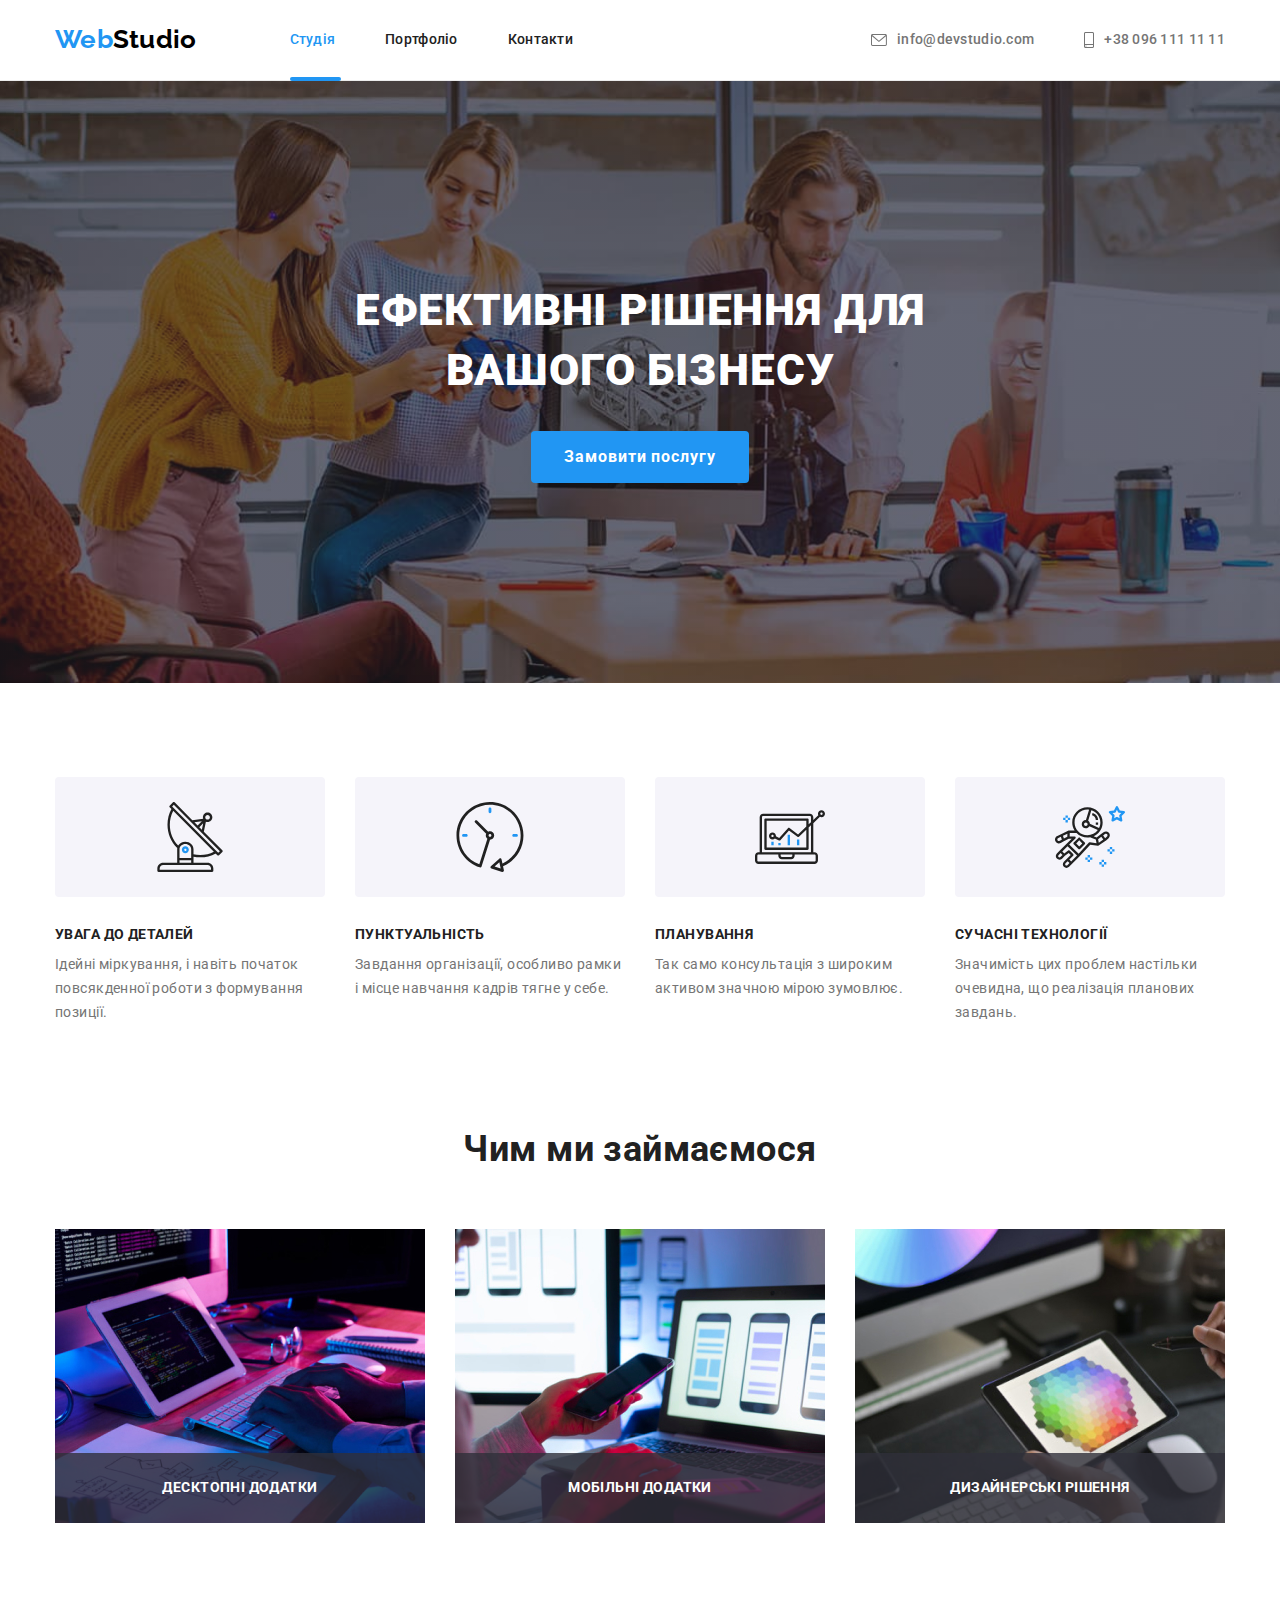
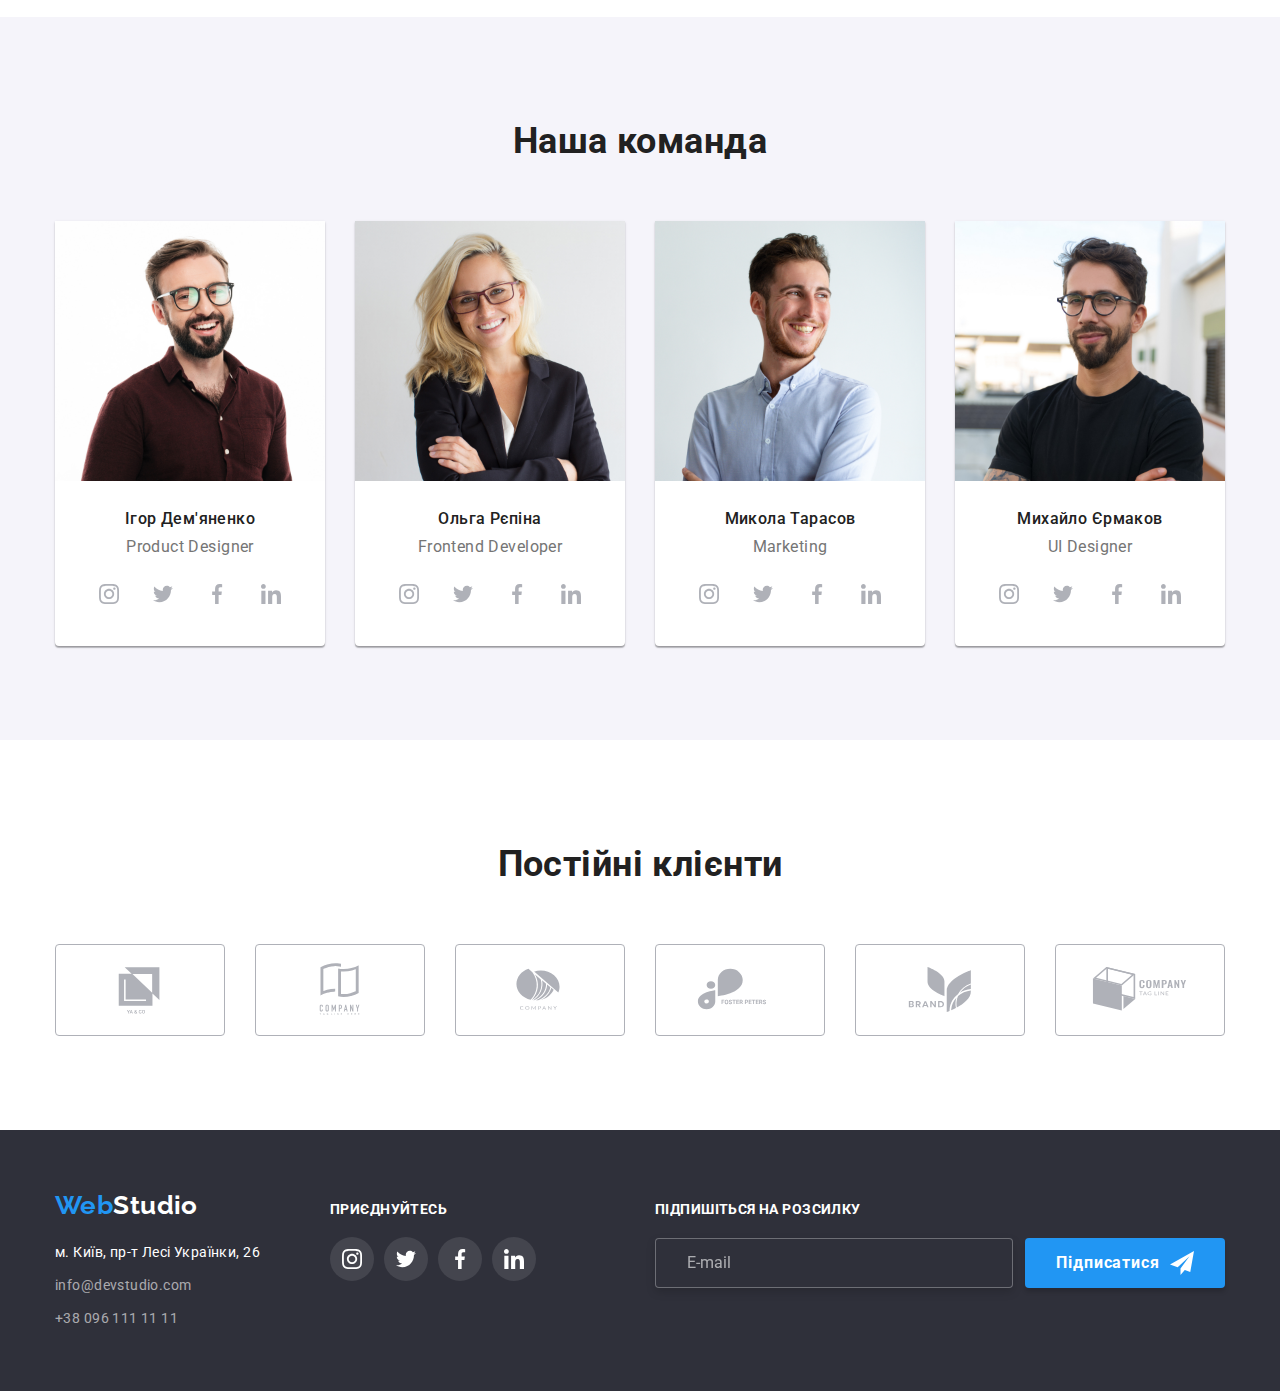
==== index.html @ 0961a81e "Initial commit" ====
<!DOCTYPE html>
<html lang="en">
  <head>
    <meta charset="UTF-8" />
    <meta http-equiv="X-UA-Compatible" content="IE=edge" />
    <meta name="viewport" content="width=device-width, initial-scale=1.0" />
    <title>Web Studio Homework Project</title>
    <link
      href="https://fonts.googleapis.com/css2?family=Raleway:wght@700&family=Roboto:wght@400;500;700;900&display=swap"
      rel="stylesheet"
    />
    <link rel="stylesheet" href="./css/main.min.css" />
  </head>
  <body>
    <!--Шапка сайта-->
    <header class="header">
      <div class="container header-nav">
        <nav class="nav">
          <a href="./index.html" class="logo">
            <span class="logo--accent">Web</span>Studio</a
          >
          <ul class="nav-links list">
            <li class="nav-links__item">
              <a href="#Студія" class="nav-links__link nav-links__link--current"
                >Студія</a
              >
            </li>
            <li class="nav-links__item">
              <a href="./portfolio.html" class="nav-links__link">Портфоліо</a>
            </li>
            <li class="nav-links__item">
              <a href="#Контакти" class="nav-links__link">Контакти</a>
            </li>
          </ul>
        </nav>
        <ul class="contact list">
          <li class="contact__item">
            <a href="mailto:info@devstudio.com" class="contact__link">
              <svg class="contact__icon" width="16" height="12">
                <use href="./img/icons.svg#icon-envelope"></use>
              </svg>
              info@devstudio.com</a
            >
          </li>
          <li class="contact__item">
            <a href="tel:+380961111111" class="contact__link">
              <svg class="contact__icon" width="10" height="16">
                <use href="./img/icons.svg#icon-smartphone"></use>
              </svg>
              +38 096 111 11 11</a
            >
          </li>
        </ul>
      </div>
    </header>
    <!--Главное-->
    <main>
      <!--Решение-->
      <section class="hero">
        <div class="container">
          <h1 class="hero__title">ЕФЕКТИВНІ РІШЕННЯ ДЛЯ ВАШОГО БІЗНЕСУ</h1>
          <button type="button" class="hero__button" data-modal-open>
            Замовити послугу
          </button>
        </div>
        <div class="backdrop is-hidden" data-modal>
          <div class="modal">
            <button class="modal__button button" type="button" data-modal-close>
              <svg class="button__icon" width="11" height="11">
                <use href="./img/icons.svg#icon-Vector-1"></use>
              </svg>
            </button>

            <form class="form-field">
              <p class="form-field__title">
                Залиште свої дані, ми вам передзвонимо
              </p>

              <div class="box-input">
                <label class="box-input__label" for="person">Ім'я</label>
                <div class="input-wrap">
                  <input
                    class="input-wrap__input"
                    name="person"
                    type="text"
                    id="person"
                  />
                  <svg class="input-wrap__icon" width="18" height="18">
                    <use href="./img/icons.svg#icon-person-form" />
                  </svg>
                </div>
              </div>

              <div class="box-input">
                <label class="box-input__label" for="phone">Телефон</label>
                <div class="input-wrap">
                  <input
                    class="input-wrap__input"
                    name="phone"
                    type="tel"
                    id="phone"
                  />
                  <svg class="input-wrap__icon" width="18" height="18">
                    <use href="./img/icons.svg#icon-phone-form" />
                  </svg>
                </div>
              </div>

              <div class="box-input">
                <label class="box-input__label" for="e-mail">Пошта</label>
                <div class="input-wrap">
                  <input
                    class="input-wrap__input"
                    name="e-mail"
                    type="email"
                    id="e-mail"
                  />
                  <svg class="input-wrap__icon" width="18" height="18">
                    <use href="./img/icons.svg#icon-email-form" />
                  </svg>
                </div>
              </div>

              <div class="box-input">
                <label class="box-input__label" for="comment">Коментар</label>
                <textarea
                  class="box-input__textarea"
                  name="comment"
                  id="comment"
                  placeholder="Введіть текст"
                ></textarea>
              </div>

              <div class="accept">
                <label class="accept__label">
                  <input
                    class="accept__input"
                    type="checkbox"
                    name="accept"
                    checked
                  />
                  <span class="accept-checkbox">
                    <svg class="accept-heckbox__icon" width="13" height="10">
                      <use href="./img/icons.svg#icon-checkbox" />
                    </svg>
                  </span>
                  Погоджуюся з розсилкою та приймаю
                  <span>
                    <a class="accept__link" href="">Умови договору</a>
                  </span>
                </label>
              </div>

              <button class="form-field__button" type="submit">
                Відправити
              </button>
            </form>
          </div>
        </div>
      </section>
      <!--Преимущества-->

      <section class="section">
        <div class="container">
          <h2 class="section__title section__title--hidden">
            Переваги компанії
          </h2>
          <ul class="feature list">
            <li class="feature__item">
              <div class="feature__block">
                <svg class="feature__icon" width="70" height="70">
                  <use href="./img/icons.svg#icon-antenna"></use>
                </svg>
              </div>
              <h3 class="feature__title">УВАГА ДО ДЕТАЛЕЙ</h3>
              <p>
                Ідейні міркування, і навіть початок повсякденної роботи з
                формування позиції.
              </p>
            </li>
            <li class="feature__item">
              <div class="feature__block">
                <svg class="feature__icon" width="70" height="70">
                  <use href="./img/icons.svg#icon-clock"></use>
                </svg>
              </div>
              <h3 class="feature__title">ПУНКТУАЛЬНІСТЬ</h3>
              <p>
                Завдання організації, особливо рамки і місце навчання кадрів
                тягне у себе.
              </p>
            </li>
            <li class="feature__item">
              <div class="feature__block">
                <svg class="feature__icon" width="70" height="70">
                  <use href="./img/icons.svg#icon-diagram"></use>
                </svg>
              </div>
              <h3 class="feature__title">ПЛАНУВАННЯ</h3>
              <p>
                Так само консультація з широким активом значною мірою зумовлює.
              </p>
            </li>
            <li class="feature__item">
              <div class="feature__block">
                <svg class="feature__icon" width="70" height="70">
                  <use href="./img/icons.svg#icon-astronaut"></use>
                </svg>
              </div>
              <h3 class="feature__title">СУЧАСНІ ТЕХНОЛОГІЇ</h3>
              <p>
                Значимість цих проблем настільки очевидна, що реалізація
                планових завдань.
              </p>
            </li>
          </ul>
        </div>
      </section>
      <!--чим ми займаємось-->
      <section class="section section--nopadding">
        <div class="container">
          <h2 class="section__title">Чим ми займаємося</h2>
          <ul class="work list">
            <li class="work__item">
              <img
                class="work__image"
                src="img/img(7).jpg"
                alt="кодування"
                width="370"
              />
              <p class="work__text">Десктопні додатки</p>
            </li>
            <li class="work__item">
              <img
                class="work__image"
                src="img/img(4).jpg"
                alt="телефон"
                width="370"
              />
              <p class="work__text">Мобільні додатки</p>
            </li>
            <li class="work__item">
              <img
                class="work__image"
                src="img/img(6).jpg"
                alt="планшет"
                width="370"
              />
              <p class="work__text">Дизайнерські рішення</p>
            </li>
          </ul>
        </div>
      </section>

      <!--Команда-->
      <section class="section section--back-gr">
        <div class="container">
          <h2 class="section__title">Наша команда</h2>
          <ul class="team list">
            <li class="team__item">
              <img
                class="team__image"
                src="img/img.jpg"
                alt="Ігор Дем'яненко"
                width="270"
              />
              <h3 class="team__title">Ігор Дем'яненко</h3>
              <p class="team__text">Product Designer</p>
              <ul class="team-soccite list">
                <li class="team-soccite__item">
                  <a href="#instagram" class="team-soccite__link">
                    <svg class="team-soccite__icon" width="20" height="20">
                      <use href="./img/icons.svg#icon-instagram"></use>
                    </svg>
                  </a>
                </li>
                <li class="team-soccite__item">
                  <a href="#twitter" class="team-soccite__link">
                    <svg class="team-soccite__icon" width="20" height="20">
                      <use href="./img/icons.svg#icon-twitter"></use>
                    </svg>
                  </a>
                </li>
                <li class="team-soccite__item">
                  <a href="#facebook" class="team-soccite__link">
                    <svg class="team-soccite__icon" width="20" height="20">
                      <use href="./img/icons.svg#icon-facebook"></use>
                    </svg>
                  </a>
                </li>
                <li class="team-soccite__item">
                  <a href="linkedin" class="team-soccite__link">
                    <svg class="team-soccite__icon" width="20" height="20">
                      <use href="./img/icons.svg#icon-linkedin"></use>
                    </svg>
                  </a>
                </li>
              </ul>
            </li>

            <li class="team__item">
              <img
                class="team__image"
                src="img/img(1).jpg"
                alt="Ольга Рєпіна"
                width="270"
              />
              <h3 class="team__title">Ольга Рєпіна</h3>
              <p class="team__text">Frontend Developer</p>
              <ul class="team-soccite list">
                <li class="team-soccite__item">
                  <a href="#instagram" class="team-soccite__link">
                    <svg class="team-soccite__icon" width="20" height="20">
                      <use href="./img/icons.svg#icon-instagram"></use>
                    </svg>
                  </a>
                </li>
                <li class="team-soccite__item">
                  <a href="#twitter" class="team-soccite__link">
                    <svg class="team-soccite__icon" width="20" height="20">
                      <use href="./img/icons.svg#icon-twitter"></use>
                    </svg>
                  </a>
                </li>
                <li class="team-soccite__item">
                  <a href="#facebook" class="team-soccite__link">
                    <svg class="team-soccite__icon" width="20" height="20">
                      <use href="./img/icons.svg#icon-facebook"></use>
                    </svg>
                  </a>
                </li>
                <li class="team-soccite__item">
                  <a href="#linkedin" class="team-soccite__link">
                    <svg class="team-soccite__icon" width="20" height="20">
                      <use href="./img/icons.svg#icon-linkedin"></use>
                    </svg>
                  </a>
                </li>
              </ul>
            </li>

            <li class="team__item">
              <img
                class="team__image"
                src="img/img(2).jpg"
                alt="Микола Тарасов"
                width="270"
              />
              <h3 class="team__title">Микола Тарасов</h3>
              <p class="team__text">Marketing</p>
              <ul class="team-soccite list">
                <li class="team-soccite__item">
                  <a href="#instagram" class="team-soccite__link">
                    <svg class="team-soccite__icon" width="20" height="20">
                      <use href="./img/icons.svg#icon-instagram"></use>
                    </svg>
                  </a>
                </li>
                <li class="team-soccite__item">
                  <a href="#twitter" class="team-soccite__link">
                    <svg class="team-soccite__icon" width="20" height="20">
                      <use href="./img/icons.svg#icon-twitter"></use>
                    </svg>
                  </a>
                </li>
                <li class="team-soccite__item">
                  <a href="#facebook" class="team-soccite__link">
                    <svg class="team-soccite__icon" width="20" height="20">
                      <use href="./img/icons.svg#icon-facebook"></use>
                    </svg>
                  </a>
                </li>
                <li class="team-soccite__item">
                  <a href="#linkedin" class="team-soccite__link">
                    <svg class="team-soccite__icon" width="20" height="20">
                      <use href="./img/icons.svg#icon-linkedin"></use>
                    </svg>
                  </a>
                </li>
              </ul>
            </li>

            <li class="team__item">
              <img
                class="team__image"
                src="img/img(3).jpg"
                alt="Михайло Єрмаков"
                width="270"
              />
              <h3 class="team__title">Михайло Єрмаков</h3>
              <p class="team__text">UI Designer</p>
              <ul class="team-soccite list">
                <li class="team-soccite__item">
                  <a href="#instagram" class="team-soccite__link">
                    <svg class="team-soccite__icon" width="20" height="20">
                      <use href="./img/icons.svg#icon-instagram"></use>
                    </svg>
                  </a>
                </li>
                <li class="team-soccite__item">
                  <a href="#twitter" class="team-soccite__link">
                    <svg class="team-soccite__icon" width="20" height="20">
                      <use href="./img/icons.svg#icon-twitter"></use>
                    </svg>
                  </a>
                </li>
                <li class="team-soccite__item">
                  <a href="#facebook" class="team-soccite__link">
                    <svg class="team-soccite__icon" width="20" height="20">
                      <use href="./img/icons.svg#icon-facebook"></use>
                    </svg>
                  </a>
                </li>
                <li class="team-soccite__item">
                  <a href="#linkedin" class="team-soccite__link">
                    <svg class="team-soccite__icon" width="20" height="20">
                      <use href="./img/icons.svg#icon-linkedin"></use>
                    </svg>
                  </a>
                </li>
              </ul>
            </li>
          </ul>
        </div>
      </section>
      <!-- постійні клієнти -->
      <section class="section">
        <div class="container">
          <h2 class="section__title">Постійні клієнти</h2>
          <ul class="clients list">
            <li class="clients__item">
              <a href="" class="clients__link">
                <svg class="clients__icon" width="106" height="60">
                  <use href="./img/icons.svg#icon-Logo1"></use>
                </svg>
              </a>
            </li>
            <li class="clients__item">
              <a href="" class="clients__link">
                <svg class="clients__icon" width="106" height="60">
                  <use href="./img/icons.svg#icon-Logo2"></use>
                </svg>
              </a>
            </li>
            <li class="clients__item">
              <a href="" class="clients__link">
                <svg class="clients__icon" width="106" height="60">
                  <use href="./img/icons.svg#icon-Logo3"></use>
                </svg>
              </a>
            </li>
            <li class="clients__item">
              <a href="" class="clients__link">
                <svg class="clients__icon" width="106" height="60">
                  <use href="./img/icons.svg#icon-Logo4"></use>
                </svg>
              </a>
            </li>
            <li class="clients__item">
              <a href="" class="clients__link">
                <svg class="clients__icon" width="106" height="60">
                  <use href="./img/icons.svg#icon-Logo5"></use>
                </svg>
              </a>
            </li>
            <li class="clients__item">
              <a href="" class="clients__link">
                <svg class="clients__icon" width="106" height="60">
                  <use href="./img/icons.svg#icon-Logo6"></use>
                </svg>
              </a>
            </li>
          </ul>
        </div>
      </section>
    </main>
    <!--Подвал-->
    <footer class="footer">
      <div class="container-footer">
        <div class="footer-first">
          <a href="./index.html" class="logo footer-first__logo">
            <span class="logo--accent">Web</span>Studio</a
          >
          <address>
            <ul class="address list">
              <li class="address__item">
                <a href="#м.Київ,пр-т_Лесі_Українки,26" class="address__map">
                  м. Київ, пр-т Лесі Українки, 26</a
                >
              </li>
              <li class="address__item">
                <a href="mailto:info@devstudio.com" class="address__contact">
                  info@devstudio.com</a
                >
              </li>
              <li class="addres__item">
                <a href="tel:+380961111111" class="address__contact"
                  >+38 096 111 11 11</a
                >
              </li>
            </ul>
          </address>
        </div>
        <div class="footer-second">
          <p class="footer-second__title">ПРИЄДНУЙТЕСЬ</p>
          <ul class="footer-soccite list">
            <li class="footer-soccite__item">
              <a href="#instagram" class="footer-soccite__link">
                <svg class="footer-soccite__icon" width="20" height="20">
                  <use href="./img/icons.svg#icon-instagram"></use>
                </svg>
              </a>
            </li>
            <li class="footer-soccite__item">
              <a href="#twitter" class="footer-soccite__link">
                <svg class="footer-soccite__icon" width="20" height="20">
                  <use href="./img/icons.svg#icon-twitter"></use>
                </svg>
              </a>
            </li>
            <li class="footer-soccite__item">
              <a href="#facebook" class="footer-soccite__link">
                <svg class="footer-soccite__icon" width="20" height="20">
                  <use href="./img/icons.svg#icon-facebook"></use>
                </svg>
              </a>
            </li>
            <li class="footer-soccite__item">
              <a href="#linkedin" class="footer-soccite__link">
                <svg class="footer-soccite__icon" width="20" height="20">
                  <use href="./img/icons.svg#icon-linkedin"></use>
                </svg>
              </a>
            </li>
          </ul>
        </div>
        <div class="footer-third">
          <p class="footer-third__text">ПІДПИШІТЬСЯ НА РОЗСИЛКУ</p>
          <form class="footer-field">
            <label class="footer-field__label" for="email"></label>
            <input
              class="footer-field__input"
              type="email"
              name="email"
              id="email"
              placeholder="E-mail"
            />
            <button class="footer-field__button" type="submit">
              Підписатися
              <svg class="footer-field__icon" width="24" height="24">
                <use href="./img/icons.svg#icon-telegram-sent"></use>
              </svg>
            </button>
          </form>
        </div>
      </div>
    </footer>
    <script src="./js/modal.js"></script>
  </body>
</html>
---- css/main.min.css ----
.footer-field__button,.form-field__button,.hero__button{color:#fff;background-color:#2196f3;font-weight:700;font-size:16px;line-height:1.88;-webkit-box-align:center;-ms-flex-align:center;align-items:center;text-align:center;-webkit-box-pack:center;-ms-flex-pack:center;justify-content:center;-ms-flex-item-align:center;align-self:center;font-family:inherit;letter-spacing:.06em;cursor:pointer;border-radius:4px;border:1px solid rgba(0,0,0,0);-webkit-transition:background-color 250ms cubic-bezier(0.4, 0, 0.2, 1);transition:background-color 250ms cubic-bezier(0.4, 0, 0.2, 1)}/*! modern-normalize v1.1.0 | MIT License | https://github.com/sindresorhus/modern-normalize */*,::before,::after{-webkit-box-sizing:border-box;box-sizing:border-box}html{line-height:1.15;-webkit-text-size-adjust:100%;-moz-tab-size:4;-o-tab-size:4;tab-size:4}body{margin:0;font-family:system-ui,-apple-system,"Segoe UI",Roboto,Helvetica,Arial,sans-serif,"Apple Color Emoji","Segoe UI Emoji"}hr{height:0;color:inherit}abbr[title]{-webkit-text-decoration:underline dotted;text-decoration:underline dotted}b,strong{font-weight:bolder}code,kbd,samp,pre{font-family:ui-monospace,SFMono-Regular,Consolas,"Liberation Mono",Menlo,monospace;font-size:1em}small{font-size:80%}sub,sup{font-size:75%;line-height:0;position:relative;vertical-align:baseline}sub{bottom:-0.25em}sup{top:-0.5em}table{text-indent:0;border-color:inherit}button,input,optgroup,select,textarea{font-family:inherit;font-size:100%;line-height:1.15;margin:0}button,select{text-transform:none}button,[type=button],[type=reset],[type=submit]{-webkit-appearance:button}::-moz-focus-inner{border-style:none;padding:0}:-moz-focusring{outline:1px dotted ButtonText}:-moz-ui-invalid{box-shadow:none}legend{padding:0}progress{vertical-align:baseline}::-webkit-inner-spin-button,::-webkit-outer-spin-button{height:auto}[type=search]{-webkit-appearance:textfield;outline-offset:-2px}::-webkit-search-decoration{-webkit-appearance:none}::-webkit-file-upload-button{-webkit-appearance:button;font:inherit}summary{display:list-item}body{color:#757575;background-color:#fff;font-family:Roboto,sans-serif;letter-spacing:.03em;font-size:14px}.list{list-style:none;padding:0;margin:0}.section{padding-top:94px;padding-bottom:94px}.section__title{color:#212121;font-weight:700;font-size:36px;line-height:1.67;text-align:center;margin-bottom:50px}.section__title--hidden{position:absolute;width:1px;height:1px;margin:-1px;border:0;padding:0;overflow:hidden;clip:rect(0 0 0 0)}.section--nopadding{padding-top:0}.section--back-gr{background-color:#f5f4fa;padding-bottom:94px}.container{padding-left:15px;padding-right:15px;width:1200px;margin-left:auto;margin-right:auto}.container-footer{padding-left:15px;padding-right:15px;width:1200px;margin-left:auto;margin-right:auto;display:-webkit-box;display:-ms-flexbox;display:flex;-webkit-box-align:baseline;-ms-flex-align:baseline;align-items:baseline}h1,h2,h3,p{margin:0}a{text-decoration:none}.input-wrap__input,.input-wrap__icon,.box-input__textarea{cursor:pointer}.header{letter-spacing:.02em;font-weight:500;line-height:1.14;border-bottom:1px solid #ececec}.header-nav{display:-webkit-box;display:-ms-flexbox;display:flex}.nav{display:-webkit-box;display:-ms-flexbox;display:flex;-webkit-box-align:center;-ms-flex-align:center;align-items:center}.nav-links{display:-webkit-box;display:-ms-flexbox;display:flex;margin-left:93px}.nav-links__item+.nav-links__item{margin-left:50px}.nav-links__link{color:#212121;padding-top:32px;padding-bottom:32px;display:block;-webkit-transition:color 250ms cubic-bezier(0.4, 0, 0.2, 1);transition:color 250ms cubic-bezier(0.4, 0, 0.2, 1)}.nav-links__link:hover,.nav-links__link:focus{color:#2196f3}.nav-links__link.nav-links__link--current{color:#2196f3;position:relative;display:block}.nav-links__link.nav-links__link--current::after{position:absolute;content:"";width:calc(100% + 6px);height:4px;background-color:#2196f3;border-radius:2px;bottom:-1px;display:block}.contact{display:-webkit-box;display:-ms-flexbox;display:flex;margin-left:auto}.contact .contact__item+.contact__item{margin-left:50px}.contact .contact__link{color:#757575;padding-top:32px;padding-bottom:32px;display:-webkit-box;display:-ms-flexbox;display:flex;-webkit-box-align:center;-ms-flex-align:center;align-items:center;-webkit-transition:color 250ms cubic-bezier(0.4, 0, 0.2, 1);transition:color 250ms cubic-bezier(0.4, 0, 0.2, 1)}.contact .contact__link:hover,.contact .contact__link:focus{color:#2196f3}.contact__icon{margin-right:10px;fill:currentColor}.logo{color:#000;font-family:Raleway,sans-serif;font-weight:700;font-size:26px;line-height:1.2}.logo--accent{color:#2196f3}.footer-first__logo{color:#fff;display:block;margin-bottom:20px}.hero{background-color:#2f303a;background-image:-webkit-gradient(linear, left top, right top, from(rgba(47, 48, 58, 0.4)), to(rgba(47, 48, 58, 0.4))),url(../img/Img\(17\).jpg);background-image:linear-gradient(to right, rgba(47, 48, 58, 0.4), rgba(47, 48, 58, 0.4)),url(../img/Img\(17\).jpg);max-width:1600px;min-height:600px;background-repeat:no-repeat;background-position:center;background-size:cover;margin-left:auto;margin-right:auto;letter-spacing:.06em;text-align:center;padding-top:200px;padding-bottom:200px}.hero__title{color:#fff;font-weight:900;font-size:44px;line-height:1.36;margin-bottom:30px;width:696px;margin-left:auto;margin-right:auto}.hero__button{padding:10px 32px}.hero__button:hover,.hero__button:focus{color:#fff;background-color:#188ce8}.backdrop{position:fixed;top:0;left:0;width:100%;height:100%;background-color:rgba(0,0,0,.2);z-index:1;opacity:1;visibility:visible;-webkit-transition:opacity 250ms cubic-bezier(0.4, 0, 0.2, 1),-webkit-transform 250ms cubic-bezier(0.4, 0, 0.2, 1);transition:opacity 250ms cubic-bezier(0.4, 0, 0.2, 1),-webkit-transform 250ms cubic-bezier(0.4, 0, 0.2, 1);transition:transform 250ms cubic-bezier(0.4, 0, 0.2, 1),opacity 250ms cubic-bezier(0.4, 0, 0.2, 1);transition:transform 250ms cubic-bezier(0.4, 0, 0.2, 1),opacity 250ms cubic-bezier(0.4, 0, 0.2, 1),-webkit-transform 250ms cubic-bezier(0.4, 0, 0.2, 1)}.is-hidden{opacity:0;pointer-events:none;visibility:hidden}.modal{position:absolute;top:50%;left:50%;-webkit-transform:translate(-50%, -50%);transform:translate(-50%, -50%);padding:40px;width:528px;height:581px;border-radius:4px;-webkit-box-shadow:0px 1px 3px rgba(0,0,0,.12),0px 1px 1px rgba(0,0,0,.14),0px 2px 1px rgba(0,0,0,.2);box-shadow:0px 1px 3px rgba(0,0,0,.12),0px 1px 1px rgba(0,0,0,.14),0px 2px 1px rgba(0,0,0,.2);background-color:#fff}.modal__button{display:-webkit-box;display:-ms-flexbox;display:flex;-webkit-box-align:center;-ms-flex-align:center;align-items:center;-webkit-box-pack:center;-ms-flex-pack:center;justify-content:center;margin-left:450px;margin-top:-32px;width:30px;height:30px;background-color:#fff;border:1px solid rgba(0,0,0,.1);border-radius:50%;-webkit-transition:fill 250ms cubic-bezier(0.4, 0, 0.2, 1);transition:fill 250ms cubic-bezier(0.4, 0, 0.2, 1);cursor:pointer}.modal__button:hover,.modal__button:focus{fill:#2196f3}.form-field{top:50%;left:50%;-webkit-transform:translate(-50%, -50%);transform:translate(-50%, -50%);position:absolute;display:-webkit-box;display:-ms-flexbox;display:flex;-webkit-box-orient:vertical;-webkit-box-direction:normal;-ms-flex-direction:column;flex-direction:column;width:448px;height:501px}.form-field__title{text-align:center;font-weight:700;font-size:20px;line-height:1.15;color:#212121}.box-input{display:-webkit-box;display:-ms-flexbox;display:flex;-webkit-box-orient:vertical;-webkit-box-direction:normal;-ms-flex-direction:column;flex-direction:column;margin-top:12px}.box-input__label{margin-bottom:4px;text-align:left;font-size:12px;line-height:1.17;letter-spacing:.01em}.input-wrap{position:relative}.input-wrap__input{width:100%;height:40px;border:1px solid rgba(33,33,33,.2);border-radius:4px;-webkit-transition:border-color 250ms cubic-bezier(0.4, 0, 0.2, 1);transition:border-color 250ms cubic-bezier(0.4, 0, 0.2, 1);padding-left:42px}.input-wrap__icon{position:absolute;top:50%;-webkit-transform:translateY(-50%);transform:translateY(-50%);fill:#212121;margin-left:12px;display:block;-webkit-transition:fill 250ms cubic-bezier(0.4, 0, 0.2, 1);transition:fill 250ms cubic-bezier(0.4, 0, 0.2, 1)}.input-wrap__input:focus+.input-wrap__icon{fill:#2196f3}.input-wrap__input:focus,.box-input__textarea:focus{outline:none;border-color:#2196f3}.box-input__textarea{height:120px;width:100%;border:1px solid rgba(33,33,33,.2);border-radius:4px;resize:none;padding-left:16px;padding-top:12px}.box-input__textarea::-webkit-input-placeholder{color:rgba(117,117,117,.5);font-size:12px;line-height:1.17;letter-spacing:.01em;position:absolute}.box-input__textarea::-moz-placeholder{color:rgba(117,117,117,.5);font-size:12px;line-height:1.17;letter-spacing:.01em;position:absolute}.box-input__textarea:-ms-input-placeholder{color:rgba(117,117,117,.5);font-size:12px;line-height:1.17;letter-spacing:.01em;position:absolute}.box-input__textarea::-ms-input-placeholder{color:rgba(117,117,117,.5);font-size:12px;line-height:1.17;letter-spacing:.01em;position:absolute}.box-input__textarea::placeholder{color:rgba(117,117,117,.5);font-size:12px;line-height:1.17;letter-spacing:.01em;position:absolute}.accept{margin-top:20px;text-align:center;display:-webkit-box;display:-ms-flexbox;display:flex;-webkit-box-align:center;-ms-flex-align:center;align-items:center;-webkit-box-pack:center;-ms-flex-pack:center;justify-content:center}.accept__label{line-height:1.71;display:-webkit-box;display:-ms-flexbox;display:flex;-webkit-box-align:center;-ms-flex-align:center;align-items:center}.accept__input{margin-left:12px;position:absolute;width:1px;height:1px;margin:-1px;border:0;padding:0;clip:rect(0 0 0 0);overflow:hidden}.accept-checkbox{border:2px solid #212121;width:16px;height:15px;display:inline-block;border-radius:2px;margin-right:7px;-webkit-transition:background-color 250ms cubic-bezier(0.4, 0, 0.2, 1),border 250ms cubic-bezier(0.4, 0, 0.2, 1);transition:background-color 250ms cubic-bezier(0.4, 0, 0.2, 1),border 250ms cubic-bezier(0.4, 0, 0.2, 1)}.accept-heckbox__icon{display:-webkit-box;display:-ms-flexbox;display:flex}.accept__input:checked+.accept-checkbox{background-color:#2196f3;border:2px solid #2196f3}.accept__link{color:#2196f3}.form-field__button{display:-webkit-box;display:-ms-flexbox;display:flex;margin-top:30px;margin-left:0;width:200px;height:50px;-webkit-box-shadow:0px 4px 4px rgba(0,0,0,.15);box-shadow:0px 4px 4px rgba(0,0,0,.15)}.modal .form-field__button:focus,.modal .form-field__button:hover{background-color:#188ce8}.feature{line-height:1.71;display:-webkit-box;display:-ms-flexbox;display:flex}.feature__title{color:#212121;margin-bottom:10px;font-weight:700;font-size:14px;line-height:1.14}.feature__block{width:270px;height:120px;background-color:#f5f4fa;border-radius:4px;margin-bottom:30px;display:-webkit-box;display:-ms-flexbox;display:flex;-webkit-box-align:center;-ms-flex-align:center;align-items:center;-webkit-box-pack:center;-ms-flex-pack:center;justify-content:center}.feature__item+.feature__item{margin-left:30px}.work{display:-webkit-box;display:-ms-flexbox;display:flex}.work__item+.work__item{margin-left:30px}.work__item{position:relative}.work__image{display:block;max-width:100%;height:auto}.work__text{position:absolute;width:100%;height:70px;bottom:0;-webkit-box-pack:center;-ms-flex-pack:center;justify-content:center;-webkit-box-align:center;-ms-flex-align:center;align-items:center;background:rgba(47,48,58,.8);color:#fff;font-weight:700;line-height:1.14;text-transform:uppercase;display:-webkit-box;display:-ms-flexbox;display:flex}.team{font-size:16px;line-height:1.19;text-align:center;display:-webkit-box;display:-ms-flexbox;display:flex}.team__title{color:#212121;margin-bottom:10px;font-weight:500;font-size:16px;line-height:1;margin-top:30px}.team__item{background-color:#fff;-webkit-box-shadow:0px 1px 3px rgba(0,0,0,.12),0px 1px 1px rgba(0,0,0,.14),0px 2px 1px rgba(0,0,0,.2);box-shadow:0px 1px 3px rgba(0,0,0,.12),0px 1px 1px rgba(0,0,0,.14),0px 2px 1px rgba(0,0,0,.2);border-radius:0px 0px 4px 4px}.team__item+.team__item{margin-left:30px}.team__image{display:block;max-width:100%;height:auto}.team__text{margin-bottom:16px;font-weight:400}.team-soccite{display:-webkit-box;display:-ms-flexbox;display:flex;margin-bottom:30px;margin-left:32px}.team-soccite__item{width:44px;height:44px}.team-soccite__item+.team-soccite__item{margin-left:10px}.team-soccite__link{width:100%;height:100%;display:-webkit-box;display:-ms-flexbox;display:flex;background-color:#fff;border-radius:50%;-webkit-box-align:center;-ms-flex-align:center;align-items:center;-webkit-box-pack:center;-ms-flex-pack:center;justify-content:center;-webkit-transition:background-color 250ms cubic-bezier(0.4, 0, 0.2, 1);transition:background-color 250ms cubic-bezier(0.4, 0, 0.2, 1)}.team-soccite__link:hover,.team-soccite__link:focus{background-color:#2196f3}.team-soccite__icon{fill:#afb1b8;-webkit-transition:fill 250ms cubic-bezier(0.4, 0, 0.2, 1);transition:fill 250ms cubic-bezier(0.4, 0, 0.2, 1)}.team-soccite__link:hover .team-soccite__icon,.team-soccite__link:focus .team-soccite__icon{fill:#fff}.clients{display:-webkit-box;display:-ms-flexbox;display:flex}.clients__item{width:170px;height:92px}.clients__item+.clients__item{margin-left:30px}.clients__link{width:100%;height:100%;border:1px solid #afb1b8;border-radius:4px;display:-webkit-box;display:-ms-flexbox;display:flex;-webkit-box-align:center;-ms-flex-align:center;align-items:center;-webkit-box-pack:center;-ms-flex-pack:center;justify-content:center;-webkit-transition:border 250ms cubic-bezier(0.4, 0, 0.2, 1);transition:border 250ms cubic-bezier(0.4, 0, 0.2, 1)}.clients__link+.clients__link{margin-left:30px}.clients__link:hover,.clients__link:focus{border:1px solid #2196f3}.clients__icon{fill:#afb1b8;-webkit-transition:fill 250ms cubic-bezier(0.4, 0, 0.2, 1);transition:fill 250ms cubic-bezier(0.4, 0, 0.2, 1)}.clients__link:hover .clients__icon,.clients__link:focus .clients__icon{fill:#2196f3}.footer{background-color:#2f303a;line-height:1.71;padding-top:60px;padding-bottom:60px}.address__item:not(:nth-last-child(1)){margin-bottom:9px}.address__map{color:#fff;font-style:normal}.address__contact{color:rgba(255,255,255,.6);font-style:normal}.footer-second{margin-left:70px}.footer-second__title{margin-bottom:20px;color:#fff;font-weight:700;line-height:1.1;text-transform:uppercase}.footer-soccite{display:-webkit-box;display:-ms-flexbox;display:flex}.footer-soccite__item{width:44px;height:44px}.footer-soccite__item+.footer-soccite__item{margin-left:10px}.footer-soccite__link{width:100%;height:100%;border-radius:50%;display:-webkit-box;display:-ms-flexbox;display:flex;-webkit-box-align:center;-ms-flex-align:center;align-items:center;-webkit-box-pack:center;-ms-flex-pack:center;justify-content:center;background-color:rgba(255,255,255,.1);-webkit-transition:background-color 250ms cubic-bezier(0.4, 0, 0.2, 1);transition:background-color 250ms cubic-bezier(0.4, 0, 0.2, 1)}.footer-soccite__link:hover,.footer-soccite__link:focus{background-color:#2196f3}.footer-soccite__icon{fill:#fff}.footer-third{margin-left:auto}.footer-third__text{font-weight:700;line-height:1.14;text-transform:uppercase;color:#fff;margin-bottom:20px}.footer-field{display:-webkit-box;display:-ms-flexbox;display:flex}.footer-field__input{width:358px;height:50px;background:#2f303a;border:1px solid rgba(255,255,255,.3);-webkit-filter:drop-shadow(0px 4px 4px rgba(0, 0, 0, 0.15));filter:drop-shadow(0px 4px 4px rgba(0, 0, 0, 0.15));border-radius:4px;color:#fff;padding-left:15px}.footer-field__input::-webkit-input-placeholder{font-size:16px;line-height:1.25;color:rgba(255,255,255,.6);padding-left:16px}.footer-field__input::-moz-placeholder{font-size:16px;line-height:1.25;color:rgba(255,255,255,.6);padding-left:16px}.footer-field__input:-ms-input-placeholder{font-size:16px;line-height:1.25;color:rgba(255,255,255,.6);padding-left:16px}.footer-field__input::-ms-input-placeholder{font-size:16px;line-height:1.25;color:rgba(255,255,255,.6);padding-left:16px}.footer-field__input::placeholder{font-size:16px;line-height:1.25;color:rgba(255,255,255,.6);padding-left:16px}.footer-field__button{width:200px;height:50px;margin-left:12px;-webkit-box-shadow:0px 4px 4px rgba(0,0,0,.15);box-shadow:0px 4px 4px rgba(0,0,0,.15);display:-webkit-box;display:-ms-flexbox;display:flex}.footer-field__button:hover,.footer-field__button:focus{background-color:#188ce8}.footer-field__icon{margin-left:10px}.portfolio-button{text-align:center;margin-bottom:50px}.portfolio-button__button{color:#212121;background-color:#f5f4fa;padding:6px 22px;margin-left:8px;-webkit-transition:color 250ms cubic-bezier(0.4, 0, 0.2, 1),background-color 250ms cubic-bezier(0.4, 0, 0.2, 1),-webkit-box-shadow 250ms cubic-bezier(0.4, 0, 0.2, 1);transition:color 250ms cubic-bezier(0.4, 0, 0.2, 1),background-color 250ms cubic-bezier(0.4, 0, 0.2, 1),-webkit-box-shadow 250ms cubic-bezier(0.4, 0, 0.2, 1);transition:color 250ms cubic-bezier(0.4, 0, 0.2, 1),background-color 250ms cubic-bezier(0.4, 0, 0.2, 1),box-shadow 250ms cubic-bezier(0.4, 0, 0.2, 1);transition:color 250ms cubic-bezier(0.4, 0, 0.2, 1),background-color 250ms cubic-bezier(0.4, 0, 0.2, 1),box-shadow 250ms cubic-bezier(0.4, 0, 0.2, 1),-webkit-box-shadow 250ms cubic-bezier(0.4, 0, 0.2, 1)}.portfolio-button__button:hover,.portfolio-button__button:focus{color:#fff;background-color:#2196f3;-webkit-box-shadow:0px 3px 1px rgba(0,0,0,.1),0px 1px 2px rgba(0,0,0,.08),0px 2px 2px rgba(0,0,0,.12);box-shadow:0px 3px 1px rgba(0,0,0,.1),0px 1px 2px rgba(0,0,0,.08),0px 2px 2px rgba(0,0,0,.12)}.portfolio-button__button--active{color:#fff;background-color:#2196f3;-webkit-box-shadow:0px 3px 1px rgba(0,0,0,.1),0px 1px 2px rgba(0,0,0,.08),0px 2px 2px rgba(0,0,0,.12);box-shadow:0px 3px 1px rgba(0,0,0,.1),0px 1px 2px rgba(0,0,0,.08),0px 2px 2px rgba(0,0,0,.12);padding:6px 25px}.portfolio-button__button,.portfolio-button__button--active{font-weight:500;font-size:16px;line-height:1.62;text-align:center;cursor:pointer;letter-spacing:.03em;font-family:Roboto,sans-serif;border-radius:4px;border:1px solid rgba(0,0,0,0)}.poster{font-size:16px;line-height:1.88;display:-webkit-box;display:-ms-flexbox;display:flex;-ms-flex-wrap:wrap;flex-wrap:wrap}.poster__item{background-color:#fff}.poster__item:not(:nth-child(3n)){margin-right:30px}.poster__item:not(:nth-last-child(-n+3)){margin-bottom:30px}.poster__item:hover .poster-overlay{-webkit-transform:translateY(0);transform:translateY(0)}.poster__link{display:block;text-decoration:none;-webkit-transition:-webkit-box-shadow 250ms cubic-bezier(0.4, 0, 0.2, 1);transition:-webkit-box-shadow 250ms cubic-bezier(0.4, 0, 0.2, 1);transition:box-shadow 250ms cubic-bezier(0.4, 0, 0.2, 1);transition:box-shadow 250ms cubic-bezier(0.4, 0, 0.2, 1), -webkit-box-shadow 250ms cubic-bezier(0.4, 0, 0.2, 1)}.poster__link:hover,.poster__link:focus{-webkit-box-shadow:0px 1px 1px rgba(0,0,0,.12),0px 4px 4px rgba(0,0,0,.06),1px 4px 6px rgba(0,0,0,.16);box-shadow:0px 1px 1px rgba(0,0,0,.12),0px 4px 4px rgba(0,0,0,.06),1px 4px 6px rgba(0,0,0,.16)}.poster-thumb{position:relative;overflow:hidden}.poster-thumb__image{display:block;max-width:100%}.poster-overlay{background-color:#2196f3;position:absolute;width:100%;height:100%;top:0;left:0;-webkit-transform:translateY(100%);transform:translateY(100%);-webkit-transition:-webkit-transform 250ms cubic-bezier(0.4, 0, 0.2, 1);transition:-webkit-transform 250ms cubic-bezier(0.4, 0, 0.2, 1);transition:transform 250ms cubic-bezier(0.4, 0, 0.2, 1);transition:transform 250ms cubic-bezier(0.4, 0, 0.2, 1), -webkit-transform 250ms cubic-bezier(0.4, 0, 0.2, 1)}.poster-overlay__text{color:#fff;padding:63px 24px;font-size:18px;line-height:1.56;display:-webkit-box;display:-ms-flexbox;display:flex}.poster-border{border-left:1px solid #eee;border-bottom:1px solid #eee;border-right:1px solid #eee;padding:20px 24px 20px 24px}.poster-border__title{color:#212121;font-weight:700;font-size:18px;line-height:2;letter-spacing:.06em;margin-bottom:4px}.poster-border__text{font-size:16px;line-height:1.9;color:#757575}/*# sourceMappingURL=main.min.css.map */
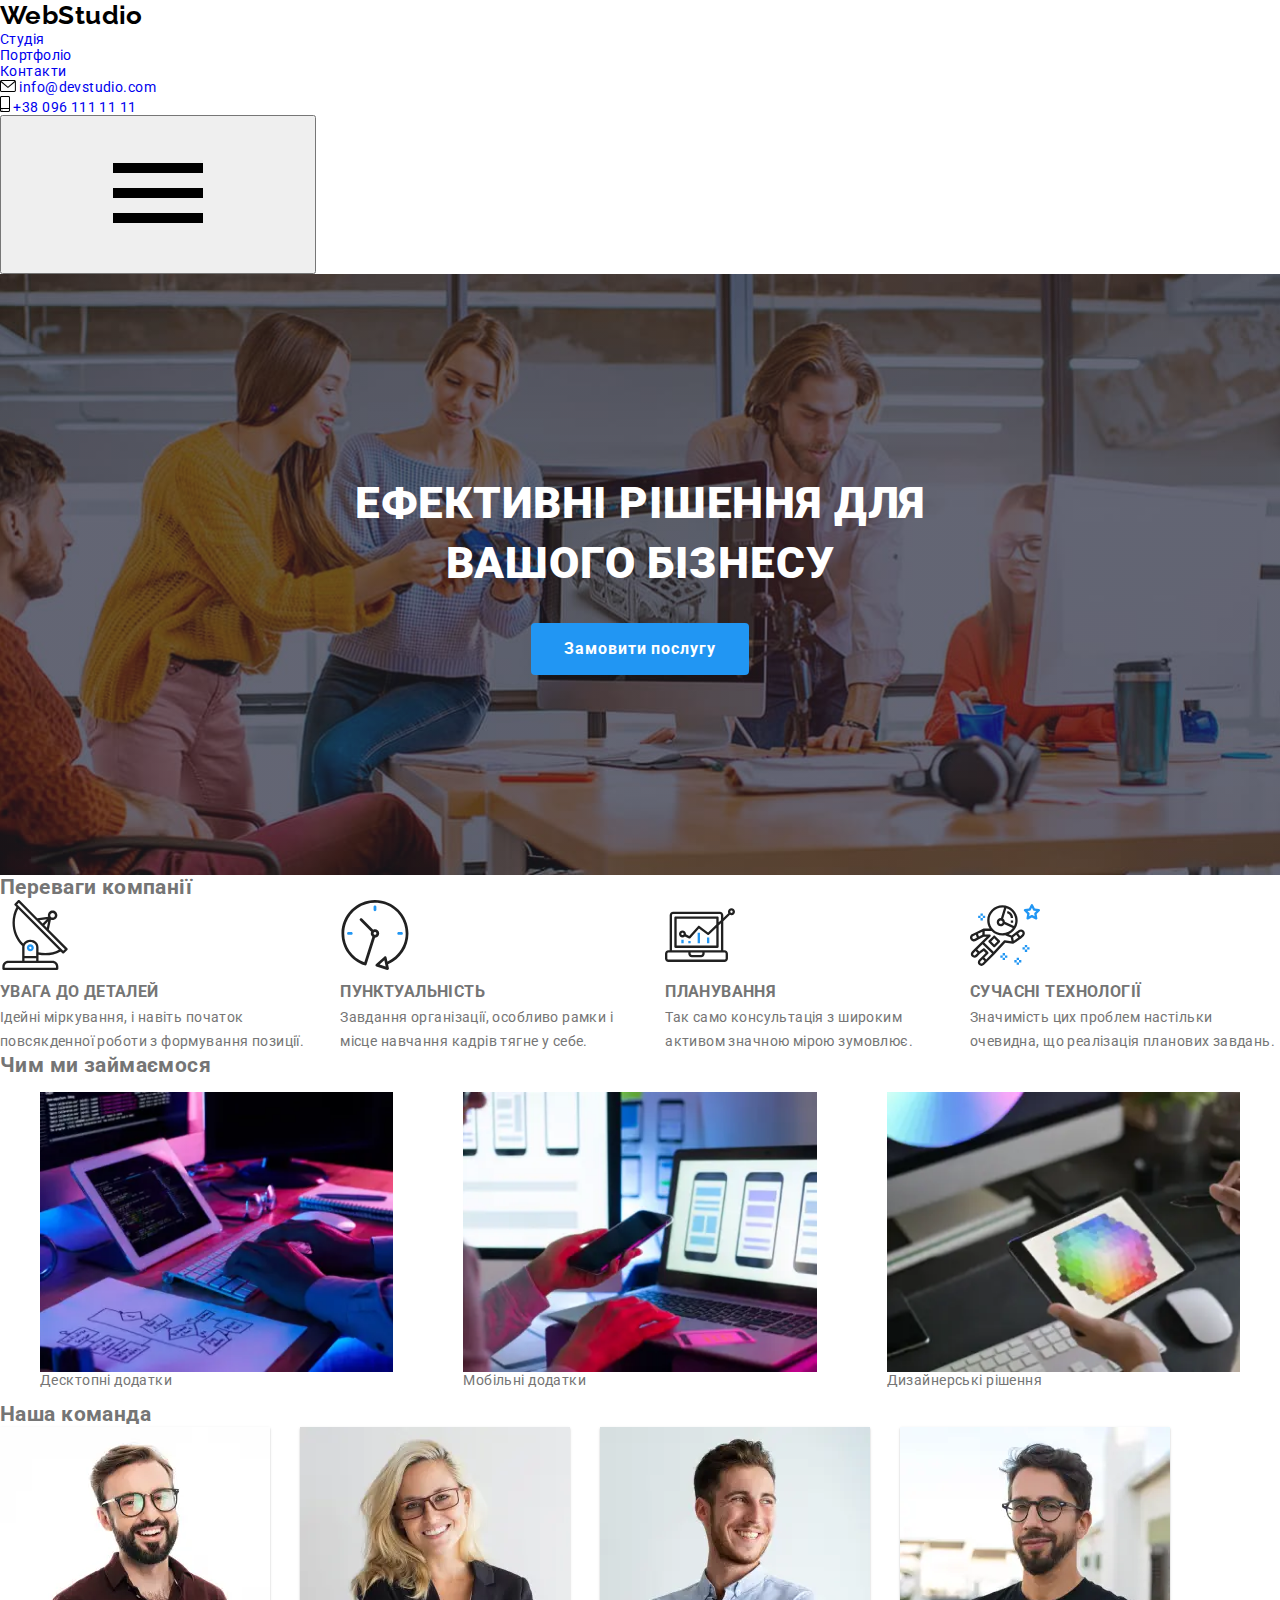
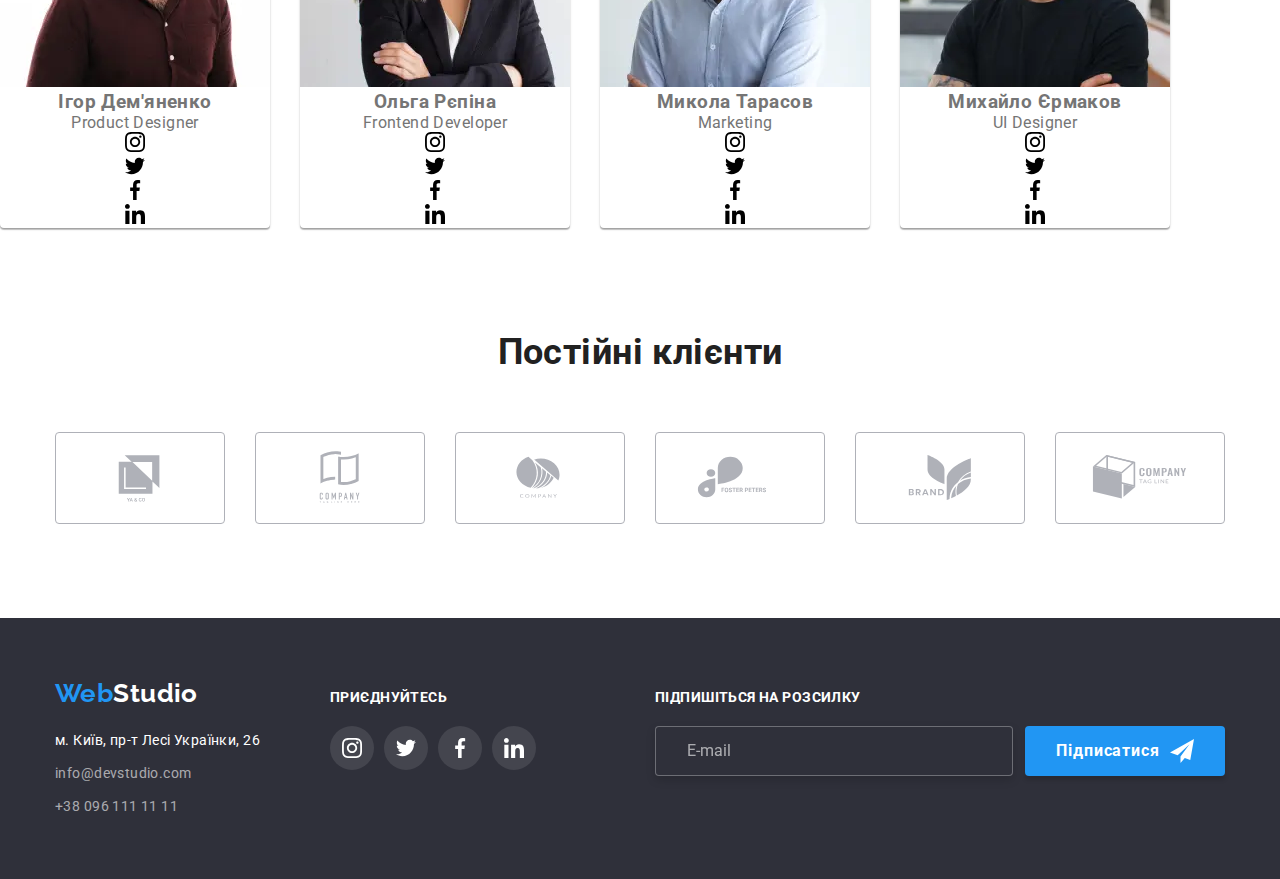
==== commit 8d7ba3b1: "changed html" ====
--- a/index.html
+++ b/index.html
@@ -13,202 +13,123 @@
   </head>
   <body>
     <!--Шапка сайта-->
-    <header class="header">
-      <div class="container header-nav">
-        <nav class="nav">
+    <header class="page-header">
+      <div class="main-nav">
+        <nav class="site-nav">
           <a href="./index.html" class="logo">
-            <span class="logo--accent">Web</span>Studio</a
+            <span class="logo--black">Web</span>Studio</a
           >
-          <ul class="nav-links list">
-            <li class="nav-links__item">
-              <a href="#Студія" class="nav-links__link nav-links__link--current"
+          <ul class="menu list">
+            <li class="menu__item">
+              <a href="#Студія" class="menu__link menu__link--current"
                 >Студія</a
               >
             </li>
-            <li class="nav-links__item">
-              <a href="./portfolio.html" class="nav-links__link">Портфоліо</a>
-            </li>
-            <li class="nav-links__item">
-              <a href="#Контакти" class="nav-links__link">Контакти</a>
+            <li class="menu__item">
+              <a href="./portfolio.html" class="menu__link">Портфоліо</a>
+            </li>
+            <li class="menu__item">
+              <a href="#Контакти" class="menu__link">Контакти</a>
             </li>
           </ul>
         </nav>
-        <ul class="contact list">
-          <li class="contact__item">
-            <a href="mailto:info@devstudio.com" class="contact__link">
-              <svg class="contact__icon" width="16" height="12">
+        <ul class="contact-nav list">
+          <li class="contact-nav__item">
+            <a href="mailto:info@devstudio.com" class="contact-nav__link">
+              <svg class="contact-nav__icon icon-mail" width="16" height="12">
                 <use href="./img/icons.svg#icon-envelope"></use>
               </svg>
               info@devstudio.com</a
             >
           </li>
-          <li class="contact__item">
-            <a href="tel:+380961111111" class="contact__link">
-              <svg class="contact__icon" width="10" height="16">
+          <li class="contact-nav__item">
+            <a href="tel:+380961111111" class="contact-nav__link">
+              <svg class="contact-nav__icon icon-phone" width="10" height="16">
                 <use href="./img/icons.svg#icon-smartphone"></use>
               </svg>
               +38 096 111 11 11</a
             >
           </li>
         </ul>
+        <button
+          type="button"
+          class="menu-toggle js-open-menu"
+          aria-expanded="false"
+          aria-controls="mobile-menu"
+        >
+          <svg class="menu-toggle__icon">
+            <use class="menu-toggle__menu" href="./img/icons.svg#mob-menu"></use>
+          </svg>
+        </button>
       </div>
     </header>
+
     <!--Главное-->
+
     <main>
+
       <!--Решение-->
+
       <section class="hero">
-        <div class="container">
+        <div class="hero__wrap">
           <h1 class="hero__title">ЕФЕКТИВНІ РІШЕННЯ ДЛЯ ВАШОГО БІЗНЕСУ</h1>
           <button type="button" class="hero__button" data-modal-open>
             Замовити послугу
           </button>
         </div>
-        <div class="backdrop is-hidden" data-modal>
-          <div class="modal">
-            <button class="modal__button button" type="button" data-modal-close>
-              <svg class="button__icon" width="11" height="11">
-                <use href="./img/icons.svg#icon-Vector-1"></use>
-              </svg>
-            </button>
-
-            <form class="form-field">
-              <p class="form-field__title">
-                Залиште свої дані, ми вам передзвонимо
-              </p>
-
-              <div class="box-input">
-                <label class="box-input__label" for="person">Ім'я</label>
-                <div class="input-wrap">
-                  <input
-                    class="input-wrap__input"
-                    name="person"
-                    type="text"
-                    id="person"
-                  />
-                  <svg class="input-wrap__icon" width="18" height="18">
-                    <use href="./img/icons.svg#icon-person-form" />
-                  </svg>
-                </div>
-              </div>
-
-              <div class="box-input">
-                <label class="box-input__label" for="phone">Телефон</label>
-                <div class="input-wrap">
-                  <input
-                    class="input-wrap__input"
-                    name="phone"
-                    type="tel"
-                    id="phone"
-                  />
-                  <svg class="input-wrap__icon" width="18" height="18">
-                    <use href="./img/icons.svg#icon-phone-form" />
-                  </svg>
-                </div>
-              </div>
-
-              <div class="box-input">
-                <label class="box-input__label" for="e-mail">Пошта</label>
-                <div class="input-wrap">
-                  <input
-                    class="input-wrap__input"
-                    name="e-mail"
-                    type="email"
-                    id="e-mail"
-                  />
-                  <svg class="input-wrap__icon" width="18" height="18">
-                    <use href="./img/icons.svg#icon-email-form" />
-                  </svg>
-                </div>
-              </div>
-
-              <div class="box-input">
-                <label class="box-input__label" for="comment">Коментар</label>
-                <textarea
-                  class="box-input__textarea"
-                  name="comment"
-                  id="comment"
-                  placeholder="Введіть текст"
-                ></textarea>
-              </div>
-
-              <div class="accept">
-                <label class="accept__label">
-                  <input
-                    class="accept__input"
-                    type="checkbox"
-                    name="accept"
-                    checked
-                  />
-                  <span class="accept-checkbox">
-                    <svg class="accept-heckbox__icon" width="13" height="10">
-                      <use href="./img/icons.svg#icon-checkbox" />
-                    </svg>
-                  </span>
-                  Погоджуюся з розсилкою та приймаю
-                  <span>
-                    <a class="accept__link" href="">Умови договору</a>
-                  </span>
-                </label>
-              </div>
-
-              <button class="form-field__button" type="submit">
-                Відправити
-              </button>
-            </form>
-          </div>
-        </div>
       </section>
+
       <!--Преимущества-->
 
-      <section class="section">
-        <div class="container">
-          <h2 class="section__title section__title--hidden">
+      <section class="page-section">
+        <div class="features">
+          <h2 class="features__title features__title--hidden">
             Переваги компанії
           </h2>
           <ul class="feature list">
             <li class="feature__item">
-              <div class="feature__block">
+              <div class="feature__img">
                 <svg class="feature__icon" width="70" height="70">
                   <use href="./img/icons.svg#icon-antenna"></use>
                 </svg>
               </div>
-              <h3 class="feature__title">УВАГА ДО ДЕТАЛЕЙ</h3>
-              <p>
+              <h3 class="feature__subtitle">УВАГА ДО ДЕТАЛЕЙ</h3>
+              <p class="feature__txt">
                 Ідейні міркування, і навіть початок повсякденної роботи з
                 формування позиції.
               </p>
             </li>
             <li class="feature__item">
-              <div class="feature__block">
+              <div class="feature__img">
                 <svg class="feature__icon" width="70" height="70">
                   <use href="./img/icons.svg#icon-clock"></use>
                 </svg>
               </div>
-              <h3 class="feature__title">ПУНКТУАЛЬНІСТЬ</h3>
-              <p>
+              <h3 class="feature__subtitle">ПУНКТУАЛЬНІСТЬ</h3>
+              <p class="feature__txt">
                 Завдання організації, особливо рамки і місце навчання кадрів
                 тягне у себе.
               </p>
             </li>
             <li class="feature__item">
-              <div class="feature__block">
+              <div class="feature__img">
                 <svg class="feature__icon" width="70" height="70">
                   <use href="./img/icons.svg#icon-diagram"></use>
                 </svg>
               </div>
-              <h3 class="feature__title">ПЛАНУВАННЯ</h3>
-              <p>
+              <h3 class="feature__subtitle">ПЛАНУВАННЯ</h3>
+              <p class="feature__txt">
                 Так само консультація з широким активом значною мірою зумовлює.
               </p>
             </li>
             <li class="feature__item">
-              <div class="feature__block">
+              <div class="feature__img">
                 <svg class="feature__icon" width="70" height="70">
                   <use href="./img/icons.svg#icon-astronaut"></use>
                 </svg>
               </div>
-              <h3 class="feature__title">СУЧАСНІ ТЕХНОЛОГІЇ</h3>
-              <p>
+              <h3 class="feature__subtitle">СУЧАСНІ ТЕХНОЛОГІЇ</h3>
+              <p class="feature__txt">
                 Значимість цих проблем настільки очевидна, що реалізація
                 планових завдань.
               </p>
@@ -216,214 +137,288 @@
           </ul>
         </div>
       </section>
+
       <!--чим ми займаємось-->
-      <section class="section section--nopadding">
-        <div class="container">
-          <h2 class="section__title">Чим ми займаємося</h2>
+
+      <section class="page-section page-section--no-top-padding">
+        <div class="works">
+          <h2 class="works__title">Чим ми займаємося</h2>
           <ul class="work list">
-            <li class="work__item">
+            <figure class="work__item">
               <img
                 class="work__image"
-                src="img/img(7).jpg"
-                alt="кодування"
+                srcset="
+                  ./img/work-1photo-desktop-370w.webp  1x,
+                  ./img/work-1photo-desktop-740w.webp  2x
+                "
+                alt="Розробка функціоналу."
                 width="370"
               />
-              <p class="work__text">Десктопні додатки</p>
-            </li>
-            <li class="work__item">
+              <figcaption class="work__subtitle">Десктопні додатки</figcaption>
+            </figure>
+            <figure class="work__item">
               <img
                 class="work__image"
-                src="img/img(4).jpg"
-                alt="телефон"
+                srcset="
+                  ./img/work-2photo-desktop-370w.webp  1x,
+                  ./img/work-2photo-desktop-740w.webp  2x
+                "
+                alt="Адаптивна верстка."
                 width="370"
               />
-              <p class="work__text">Мобільні додатки</p>
-            </li>
-            <li class="work__item">
+              <figcaption class="work__subtitle">Мобільні додатки</figcaption>
+            </figure>
+            <figure class="work__item">
               <img
                 class="work__image"
-                src="img/img(6).jpg"
-                alt="планшет"
+                srcset="
+                  ./img/work-3photo-desktop-370w.webp  1x,
+                  ./img/work-3photo-desktop-740w.webp  2x
+                "
+                alt="Дизайн макету."
                 width="370"
               />
-              <p class="work__text">Дизайнерські рішення</p>
-            </li>
+              <figcaption class="work__subtitle">Дизайнерські рішення</figcaption>
+            </figure>
           </ul>
         </div>
       </section>
 
       <!--Команда-->
-      <section class="section section--back-gr">
-        <div class="container">
-          <h2 class="section__title">Наша команда</h2>
+
+      <section class="page-section page-section--grey-background">
+        <div class="teams">
+          <h2 class="teams__title">Наша команда</h2>
           <ul class="team list">
             <li class="team__item">
+              <div class="team-card">
+                <div class="team-card__thumb">
               <img
-                class="team__image"
-                src="img/img.jpg"
-                alt="Ігор Дем'яненко"
-                width="270"
-              />
-              <h3 class="team__title">Ігор Дем'яненко</h3>
-              <p class="team__text">Product Designer</p>
-              <ul class="team-soccite list">
-                <li class="team-soccite__item">
-                  <a href="#instagram" class="team-soccite__link">
-                    <svg class="team-soccite__icon" width="20" height="20">
+              srcset="
+              ./img/team-1photo-desktop-270w.webp 270w,
+              ./img/team-1photo-tablet-354w.webp 354w,
+              ./img/team-1photo-mobile-450w.webp 450w,
+              ./img/team-1photo-desktop-540w.webp 540w,
+              ./img/team-1photo-tablet-708w.webp 708w,
+              ./img/team-1photo-desktop-810w.webp 810w,
+              ./img/team-1photo-mobile-900w.webp 900w
+            "
+            src="./img/team-1photo-desktop-270w.webp"
+            alt="Дизайнер продукту"
+            sizes="(min-width: 960px) 270px, (min-width: 768px) 354px, 450px"
+            class="team-card__img"
+              />
+              </div>
+              <div class="team-card__content">
+              <h3 class="team-card__subtitle">Ігор Дем'яненко</h3>
+              <p lang="en" class="team-card__txt">Product Designer</p>
+              <ul class="socials list">
+                <li class="socials__item">
+                  <a href="#instagram" class="socials__link">
+                    <svg class="socials__icon" width="20" height="20">
                       <use href="./img/icons.svg#icon-instagram"></use>
                     </svg>
                   </a>
                 </li>
-                <li class="team-soccite__item">
-                  <a href="#twitter" class="team-soccite__link">
-                    <svg class="team-soccite__icon" width="20" height="20">
+                <li class="socials__item">
+                  <a href="#twitter" class="socials__link">
+                    <svg class="socials__icon" width="20" height="20">
                       <use href="./img/icons.svg#icon-twitter"></use>
                     </svg>
                   </a>
                 </li>
-                <li class="team-soccite__item">
-                  <a href="#facebook" class="team-soccite__link">
-                    <svg class="team-soccite__icon" width="20" height="20">
+                <li class="socials__item">
+                  <a href="#facebook" class="socials__link">
+                    <svg class="socials__icon" width="20" height="20">
                       <use href="./img/icons.svg#icon-facebook"></use>
                     </svg>
                   </a>
                 </li>
-                <li class="team-soccite__item">
-                  <a href="linkedin" class="team-soccite__link">
-                    <svg class="team-soccite__icon" width="20" height="20">
+                <li class="socials__item">
+                  <a href="linkedin" class="socials__link">
+                    <svg class="socials__icon" width="20" height="20">
                       <use href="./img/icons.svg#icon-linkedin"></use>
                     </svg>
                   </a>
                 </li>
               </ul>
+              </div>
+              </div>
             </li>
 
             <li class="team__item">
+              <div class="team-card">
+                <div class="team-card__thumb">
               <img
-                class="team__image"
-                src="img/img(1).jpg"
-                alt="Ольга Рєпіна"
-                width="270"
-              />
-              <h3 class="team__title">Ольга Рєпіна</h3>
-              <p class="team__text">Frontend Developer</p>
-              <ul class="team-soccite list">
-                <li class="team-soccite__item">
-                  <a href="#instagram" class="team-soccite__link">
-                    <svg class="team-soccite__icon" width="20" height="20">
+              srcset="
+              ./img/team-2photo-desktop-270w.webp 270w,
+              ./img/team-2photo-tablet-354w.webp 354w,
+              ./img/team-2photo-mobile-450w.webp 450w,
+              ./img/team-2photo-desktop-540w.webp 540w,
+              ./img/team-2photo-tablet-708w.webp 708w,
+              .img/team-2photo-desktop-810w.webp 810w,
+              ./img/team-2photo-mobile-900w.webp 900w
+            "
+            src="./img/team-2photo-desktop-270w.webp"
+            alt="Front-розробник"
+            sizes="(min-width: 960px) 270px, (min-width: 768px) 354px, 450px"
+            class="team-card__img"
+              />
+              </div>
+              <div class="team-card__content">
+              <h3 class="team-card__subtitle">Ольга Рєпіна</h3>
+              <p lang="en" class="team-card__txt">Frontend Developer</p>
+              <ul class="socials list">
+                <li class="socials__item">
+                  <a href="#instagram" class="socials__link">
+                    <svg class="socials__icon" width="20" height="20">
                       <use href="./img/icons.svg#icon-instagram"></use>
                     </svg>
                   </a>
                 </li>
-                <li class="team-soccite__item">
-                  <a href="#twitter" class="team-soccite__link">
-                    <svg class="team-soccite__icon" width="20" height="20">
+                <li class="socials__item">
+                  <a href="#twitter" class="socials__link">
+                    <svg class="socials__icon" width="20" height="20">
                       <use href="./img/icons.svg#icon-twitter"></use>
                     </svg>
                   </a>
                 </li>
-                <li class="team-soccite__item">
-                  <a href="#facebook" class="team-soccite__link">
-                    <svg class="team-soccite__icon" width="20" height="20">
+                <li class="socials__item">
+                  <a href="#facebook" class="socials__link">
+                    <svg class="socials__icon" width="20" height="20">
                       <use href="./img/icons.svg#icon-facebook"></use>
                     </svg>
                   </a>
                 </li>
-                <li class="team-soccite__item">
-                  <a href="#linkedin" class="team-soccite__link">
-                    <svg class="team-soccite__icon" width="20" height="20">
+                <li class="socials__item">
+                  <a href="#linkedin" class="socials__link">
+                    <svg class="socials__icon" width="20" height="20">
                       <use href="./img/icons.svg#icon-linkedin"></use>
                     </svg>
                   </a>
                 </li>
               </ul>
+              </div>
+              </div>
             </li>
 
             <li class="team__item">
+              <div class="team-card">
+                <div class="team-card__thumb">
               <img
-                class="team__image"
-                src="img/img(2).jpg"
-                alt="Микола Тарасов"
-                width="270"
-              />
-              <h3 class="team__title">Микола Тарасов</h3>
-              <p class="team__text">Marketing</p>
-              <ul class="team-soccite list">
-                <li class="team-soccite__item">
-                  <a href="#instagram" class="team-soccite__link">
-                    <svg class="team-soccite__icon" width="20" height="20">
+              srcset="
+              ./img/team-3photo-desktop-270w.webp 270w,
+              ./img/team-3photo-tablet-354w.webp 354w,
+              ./img/team-3photo-mobile-450w.webp 450w,
+              ./img/team-3photo-desktop-540w.webp 540w,
+              ./img/team-3photo-tablet-708w.webp 708w,
+              ./img/team-3photo-desktop-810w.webp 810w,
+              ./img/team-3photo-mobile-900w.webp 900w
+            "
+            src=".img/team-3photo-desktop-270w.webp"
+            alt="Маркетолог"
+            sizes="(min-width: 960px) 270px, (min-width: 768px) 354px, (min-width: 480px) 450px"
+            class="team-card__img"
+              />
+              </div>
+              <div class="team-card__content">
+              <h3 class="team-card__subtitle">Микола Тарасов</h3>
+              <p lang="en" class="team-card__txt">Marketing</p>
+              <ul class="socials list">
+                <li class="socials__item">
+                  <a href="#instagram" class="socials__link">
+                    <svg class="socials__icon" width="20" height="20">
                       <use href="./img/icons.svg#icon-instagram"></use>
                     </svg>
                   </a>
                 </li>
-                <li class="team-soccite__item">
-                  <a href="#twitter" class="team-soccite__link">
-                    <svg class="team-soccite__icon" width="20" height="20">
+                <li class="socials__item">
+                  <a href="#twitter" class="socials__link">
+                    <svg class="socials__icon" width="20" height="20">
                       <use href="./img/icons.svg#icon-twitter"></use>
                     </svg>
                   </a>
                 </li>
-                <li class="team-soccite__item">
-                  <a href="#facebook" class="team-soccite__link">
-                    <svg class="team-soccite__icon" width="20" height="20">
+                <li class="socials__item">
+                  <a href="#facebook" class="socials__link">
+                    <svg class="socials__icon" width="20" height="20">
                       <use href="./img/icons.svg#icon-facebook"></use>
                     </svg>
                   </a>
                 </li>
-                <li class="team-soccite__item">
-                  <a href="#linkedin" class="team-soccite__link">
-                    <svg class="team-soccite__icon" width="20" height="20">
+                <li class="socials__item">
+                  <a href="#linkedin" class="socials__link">
+                    <svg class="socials__icon" width="20" height="20">
                       <use href="./img/icons.svg#icon-linkedin"></use>
                     </svg>
                   </a>
                 </li>
               </ul>
+              </div>
+              </div>
             </li>
 
             <li class="team__item">
+              <div class="team-card">
+                <div class="team-card__thumb">
               <img
-                class="team__image"
-                src="img/img(3).jpg"
-                alt="Михайло Єрмаков"
-                width="270"
-              />
-              <h3 class="team__title">Михайло Єрмаков</h3>
-              <p class="team__text">UI Designer</p>
-              <ul class="team-soccite list">
-                <li class="team-soccite__item">
-                  <a href="#instagram" class="team-soccite__link">
-                    <svg class="team-soccite__icon" width="20" height="20">
+              srcset="
+              ./img/team-4photo-desktop-270w.webp 270w,
+              ./img/team-4photo-tablet-354w.webp 354w,
+              ./img/team-4photo-mobile-450w.webp 450w,
+              ./img/team-4photo-desktop-540w.webp 540w,
+              ./img/team-4photo-tablet-708w.webp 708w,
+              ./img/team-4photo-desktop-810w.webp 810w,
+              ./img/team-4photo-mobile-900w.webp 900w
+            "
+            src="./img/team-4photo-desktop-270w.webp"
+            alt="Дизайнер інтерфейсу"
+            sizes="(min-width: 960px) 270px, (min-width: 768px) 354px, (min-width: 480px) 450px"
+            class="team-card__img"
+              />
+              </div>
+              <div class="team-card__content">
+              <h3 class="team-card__subtitle">Михайло Єрмаков</h3>
+              <p lang="en" class="team-card__txt">UI Designer</p>
+              <ul class="socials list">
+                <li class="socials__item">
+                  <a href="#instagram" class="socials__link">
+                    <svg class="socials__icon" width="20" height="20">
                       <use href="./img/icons.svg#icon-instagram"></use>
                     </svg>
                   </a>
                 </li>
-                <li class="team-soccite__item">
-                  <a href="#twitter" class="team-soccite__link">
-                    <svg class="team-soccite__icon" width="20" height="20">
+                <li class="socials__item">
+                  <a href="#twitter" class="socials__link">
+                    <svg class="socials__icon" width="20" height="20">
                       <use href="./img/icons.svg#icon-twitter"></use>
                     </svg>
                   </a>
                 </li>
-                <li class="team-soccite__item">
-                  <a href="#facebook" class="team-soccite__link">
-                    <svg class="team-soccite__icon" width="20" height="20">
+                <li class="socials__item">
+                  <a href="#facebook" class="socials__link">
+                    <svg class="socials__icon" width="20" height="20">
                       <use href="./img/icons.svg#icon-facebook"></use>
                     </svg>
                   </a>
                 </li>
-                <li class="team-soccite__item">
-                  <a href="#linkedin" class="team-soccite__link">
-                    <svg class="team-soccite__icon" width="20" height="20">
+                <li class="socials__item">
+                  <a href="#linkedin" class="socials__link">
+                    <svg class="socials__icon" width="20" height="20">
                       <use href="./img/icons.svg#icon-linkedin"></use>
                     </svg>
                   </a>
                 </li>
               </ul>
+              </div>
+              </div>
             </li>
           </ul>
         </div>
       </section>
+
       <!-- постійні клієнти -->
+      
       <section class="section">
         <div class="container">
           <h2 class="section__title">Постійні клієнти</h2>
@@ -555,6 +550,104 @@
         </div>
       </div>
     </footer>
+
+    <!-- модальное окно -->
+
+    <div class="backdrop is-hidden" data-modal>
+      <div class="modal">
+        <button class="modal__button button" type="button" data-modal-close>
+          <svg class="button__icon" width="11" height="11">
+            <use href="./img/icons.svg#icon-Vector-1"></use>
+          </svg>
+        </button>
+
+        <form class="form-field">
+          <p class="form-field__title">
+            Залиште свої дані, ми вам передзвонимо
+          </p>
+
+          <div class="box-input">
+            <label class="box-input__label" for="person">Ім'я</label>
+            <div class="input-wrap">
+              <input
+                class="input-wrap__input"
+                name="person"
+                type="text"
+                id="person"
+              />
+              <svg class="input-wrap__icon" width="18" height="18">
+                <use href="./img/icons.svg#icon-person-form" />
+              </svg>
+            </div>
+          </div>
+
+          <div class="box-input">
+            <label class="box-input__label" for="phone">Телефон</label>
+            <div class="input-wrap">
+              <input
+                class="input-wrap__input"
+                name="phone"
+                type="tel"
+                id="phone"
+              />
+              <svg class="input-wrap__icon" width="18" height="18">
+                <use href="./img/icons.svg#icon-phone-form" />
+              </svg>
+            </div>
+          </div>
+
+          <div class="box-input">
+            <label class="box-input__label" for="e-mail">Пошта</label>
+            <div class="input-wrap">
+              <input
+                class="input-wrap__input"
+                name="e-mail"
+                type="email"
+                id="e-mail"
+              />
+              <svg class="input-wrap__icon" width="18" height="18">
+                <use href="./img/icons.svg#icon-email-form" />
+              </svg>
+            </div>
+          </div>
+
+          <div class="box-input">
+            <label class="box-input__label" for="comment">Коментар</label>
+            <textarea
+              class="box-input__textarea"
+              name="comment"
+              id="comment"
+              placeholder="Введіть текст"
+            ></textarea>
+          </div>
+
+          <div class="accept">
+            <label class="accept__label">
+              <input
+                class="accept__input"
+                type="checkbox"
+                name="accept"
+                checked
+              />
+              <span class="accept-checkbox">
+                <svg class="accept-heckbox__icon" width="13" height="10">
+                  <use href="./img/icons.svg#icon-checkbox" />
+                </svg>
+              </span>
+              Погоджуюся з розсилкою та приймаю
+              <span>
+                <a class="accept__link" href="">Умови договору</a>
+              </span>
+            </label>
+          </div>
+
+          <button class="form-field__button" type="submit">
+            Відправити
+          </button>
+        </form>
+      </div>
+    </div>
+
     <script src="./js/modal.js"></script>
   </body>
 </html>
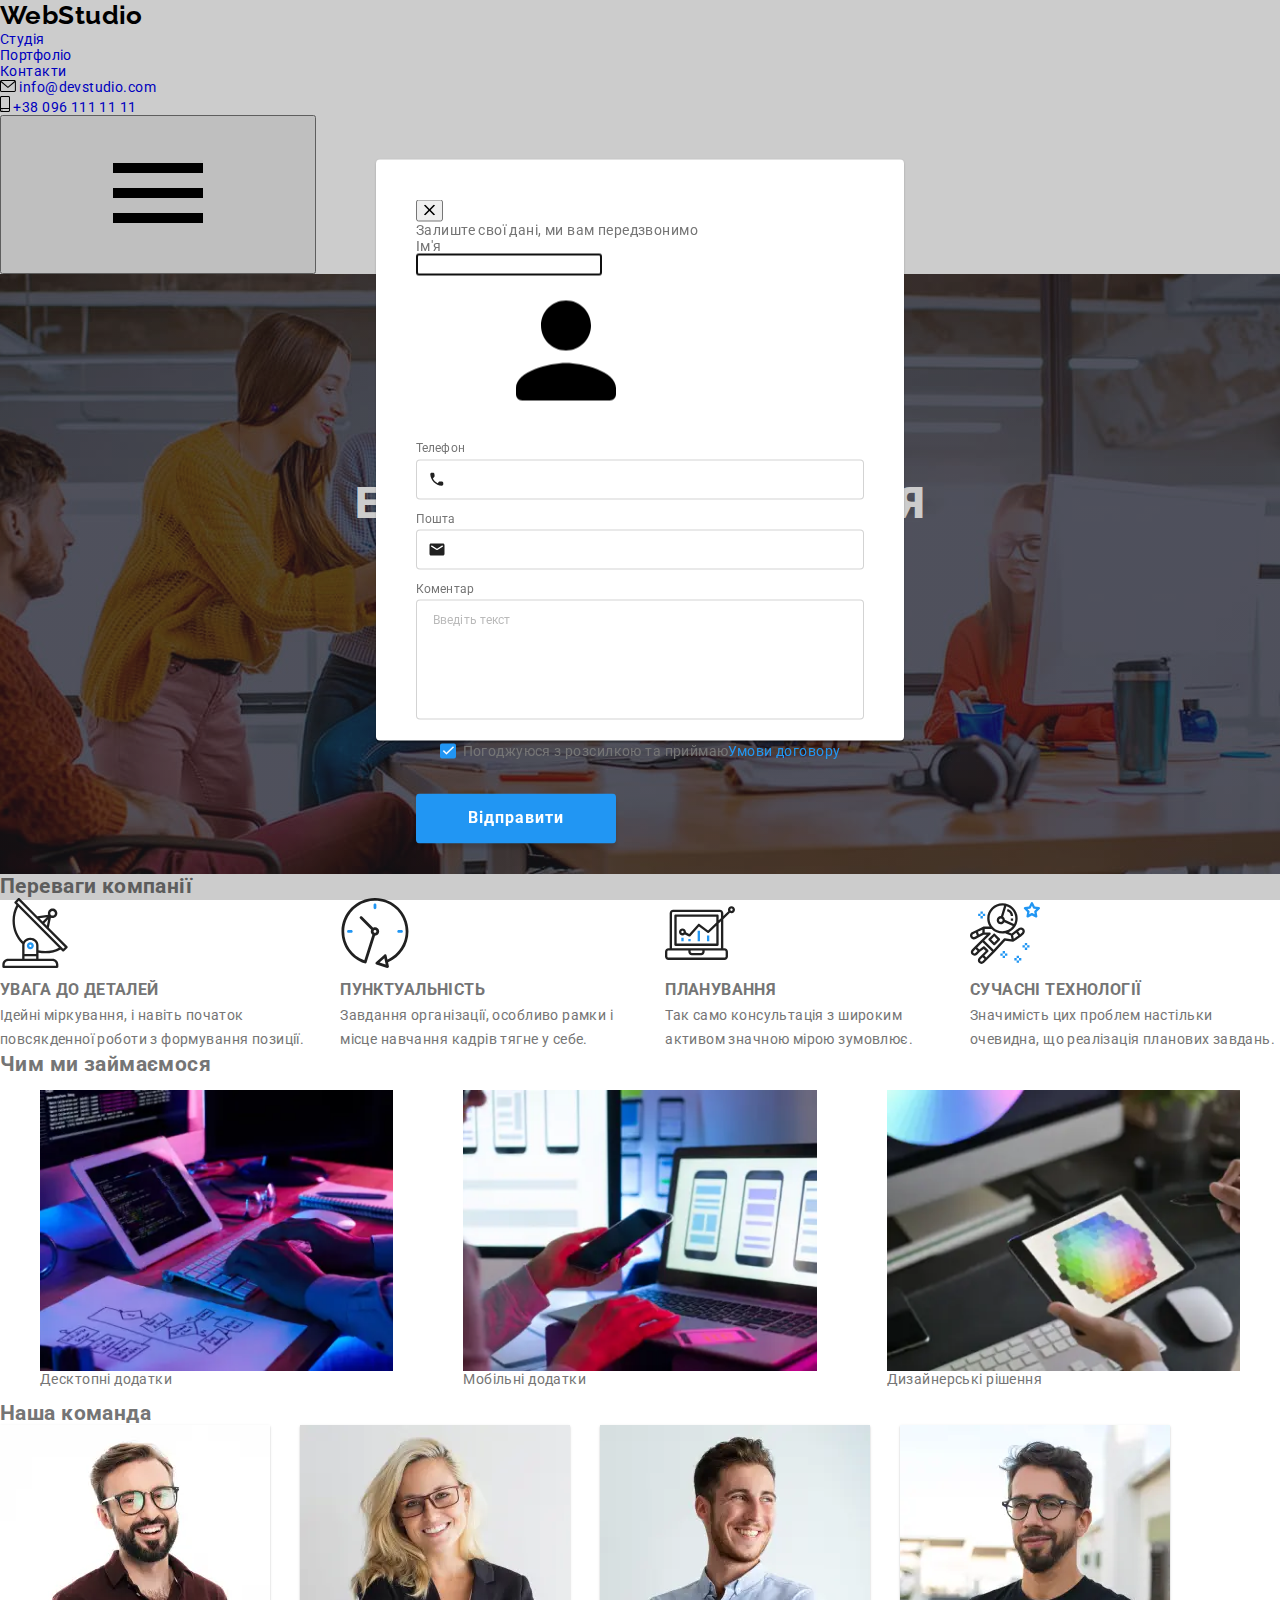
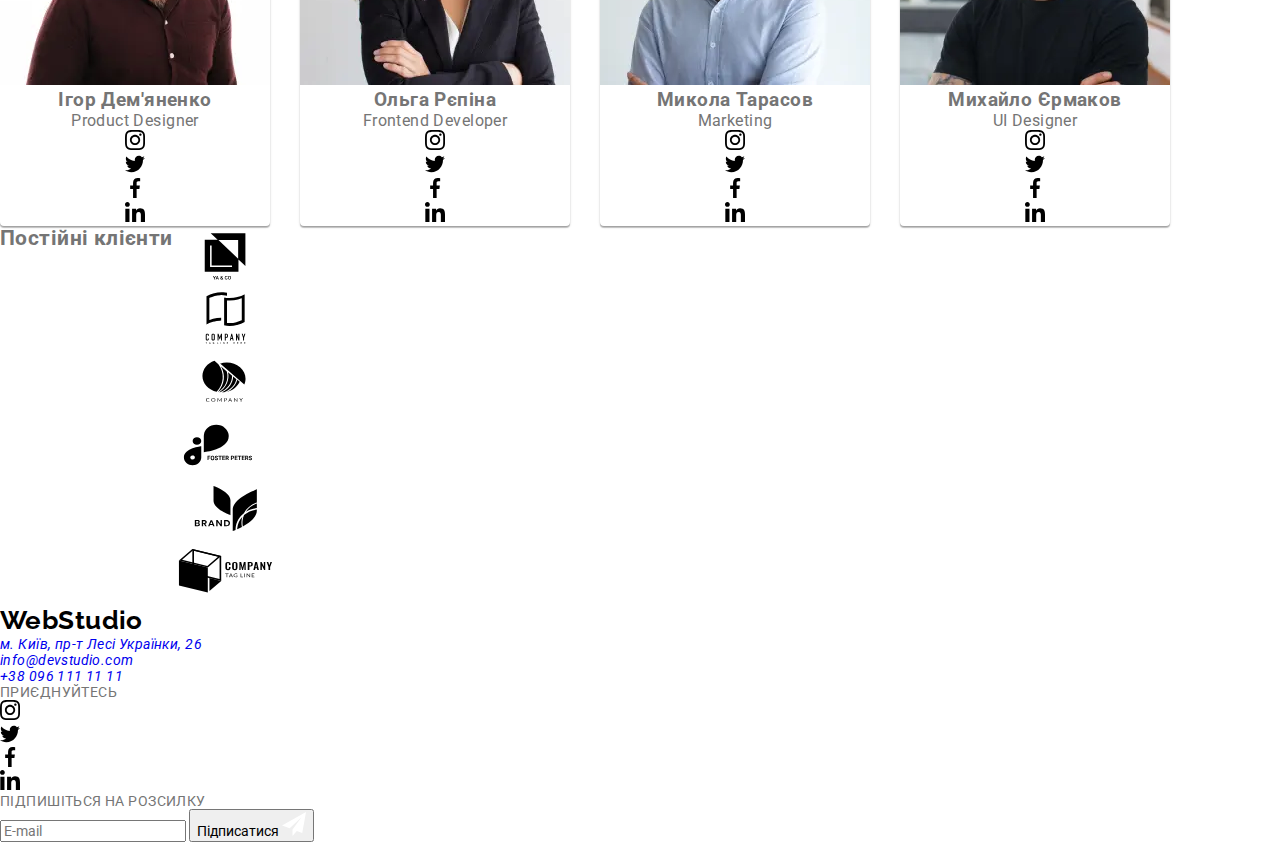
==== commit ffac9b03: "changed html" ====
--- a/index.html
+++ b/index.html
@@ -73,7 +73,7 @@
       <section class="hero">
         <div class="hero__wrap">
           <h1 class="hero__title">ЕФЕКТИВНІ РІШЕННЯ ДЛЯ ВАШОГО БІЗНЕСУ</h1>
-          <button type="button" class="hero__button" data-modal-open>
+          <button type="button" class="hero__send" data-modal-open>
             Замовити послугу
           </button>
         </div>
@@ -419,48 +419,48 @@
 
       <!-- постійні клієнти -->
       
-      <section class="section">
-        <div class="container">
-          <h2 class="section__title">Постійні клієнти</h2>
-          <ul class="clients list">
-            <li class="clients__item">
-              <a href="" class="clients__link">
-                <svg class="clients__icon" width="106" height="60">
+      <section class="page-section">
+        <div class="clients">
+          <h2 class="clients__title">Постійні клієнти</h2>
+          <ul class="client list">
+            <li class="client__item">
+              <a href="" class="client__link">
+                <svg class="client__icon" width="106" height="60">
                   <use href="./img/icons.svg#icon-Logo1"></use>
                 </svg>
               </a>
             </li>
-            <li class="clients__item">
-              <a href="" class="clients__link">
-                <svg class="clients__icon" width="106" height="60">
+            <li class="client__item">
+              <a href="" class="client__link">
+                <svg class="client__icon" width="106" height="60">
                   <use href="./img/icons.svg#icon-Logo2"></use>
                 </svg>
               </a>
             </li>
-            <li class="clients__item">
-              <a href="" class="clients__link">
-                <svg class="clients__icon" width="106" height="60">
+            <li class="client__item">
+              <a href="" class="client__link">
+                <svg class="client__icon" width="106" height="60">
                   <use href="./img/icons.svg#icon-Logo3"></use>
                 </svg>
               </a>
             </li>
-            <li class="clients__item">
-              <a href="" class="clients__link">
-                <svg class="clients__icon" width="106" height="60">
+            <li class="client__item">
+              <a href="" class="client__link">
+                <svg class="client__icon" width="106" height="60">
                   <use href="./img/icons.svg#icon-Logo4"></use>
                 </svg>
               </a>
             </li>
-            <li class="clients__item">
-              <a href="" class="clients__link">
-                <svg class="clients__icon" width="106" height="60">
+            <li class="client__item">
+              <a href="" class="client__link">
+                <svg class="client__icon" width="106" height="60">
                   <use href="./img/icons.svg#icon-Logo5"></use>
                 </svg>
               </a>
             </li>
-            <li class="clients__item">
-              <a href="" class="clients__link">
-                <svg class="clients__icon" width="106" height="60">
+            <li class="client__item">
+              <a href="" class="client__link">
+                <svg class="client__icon" width="106" height="60">
                   <use href="./img/icons.svg#icon-Logo6"></use>
                 </svg>
               </a>
@@ -469,117 +469,133 @@
         </div>
       </section>
     </main>
+
     <!--Подвал-->
-    <footer class="footer">
-      <div class="container-footer">
-        <div class="footer-first">
-          <a href="./index.html" class="logo footer-first__logo">
-            <span class="logo--accent">Web</span>Studio</a
+
+    <footer class="page-footer">
+      <div class="footer-wrap">
+
+                 <!-- КОНТАКТЫ -->
+
+        <div class="footer-contacts">
+          <a href="./index.html" class="logo">
+            <span class="logo--white">Web</span>Studio</a
           >
           <address>
-            <ul class="address list">
-              <li class="address__item">
-                <a href="#м.Київ,пр-т_Лесі_Українки,26" class="address__map">
+            <ul class="contacts list">
+              <li class="contacts__item">
+                <a href="https://google/maps/CPtrU1FHBa2aNyZL9"
+                   target="_blank"
+                   rel="noopener noreferrer nofollow" 
+                   class="contacts__link contacts__link--light">
                   м. Київ, пр-т Лесі Українки, 26</a
                 >
               </li>
-              <li class="address__item">
-                <a href="mailto:info@devstudio.com" class="address__contact">
+              <li class="contacts__item">
+                <a href="mailto:info@devstudio.com" class="contacts__link">
                   info@devstudio.com</a
                 >
               </li>
-              <li class="addres__item">
-                <a href="tel:+380961111111" class="address__contact"
+              <li class="contacts__item">
+                <a href="tel:+380961111111" class="contacts__link"
                   >+38 096 111 11 11</a
                 >
               </li>
             </ul>
           </address>
         </div>
-        <div class="footer-second">
-          <p class="footer-second__title">ПРИЄДНУЙТЕСЬ</p>
-          <ul class="footer-soccite list">
-            <li class="footer-soccite__item">
-              <a href="#instagram" class="footer-soccite__link">
-                <svg class="footer-soccite__icon" width="20" height="20">
+
+                    <!-- соціальні мережі -->
+
+        <div class="footer-socials">
+          <p class="footer-socials__title">ПРИЄДНУЙТЕСЬ</p>
+          <ul class="social-site list">
+            <li class="social-site__item">
+              <a href="#instagram" class="social-site__link">
+                <svg class="social-site__icon" width="20" height="20">
                   <use href="./img/icons.svg#icon-instagram"></use>
                 </svg>
               </a>
             </li>
-            <li class="footer-soccite__item">
-              <a href="#twitter" class="footer-soccite__link">
-                <svg class="footer-soccite__icon" width="20" height="20">
+            <li class="social-site__item">
+              <a href="#twitter" class="social-site__link">
+                <svg class="social-site__icon" width="20" height="20">
                   <use href="./img/icons.svg#icon-twitter"></use>
                 </svg>
               </a>
             </li>
-            <li class="footer-soccite__item">
-              <a href="#facebook" class="footer-soccite__link">
-                <svg class="footer-soccite__icon" width="20" height="20">
+            <li class="social-site__item">
+              <a href="#facebook" class="social-site__link">
+                <svg class="social-site__icon" width="20" height="20">
                   <use href="./img/icons.svg#icon-facebook"></use>
                 </svg>
               </a>
             </li>
-            <li class="footer-soccite__item">
-              <a href="#linkedin" class="footer-soccite__link">
-                <svg class="footer-soccite__icon" width="20" height="20">
+            <li class="social-site__item">
+              <a href="#linkedin" class="social-site__link">
+                <svg class="social-site__icon" width="20" height="20">
                   <use href="./img/icons.svg#icon-linkedin"></use>
                 </svg>
               </a>
             </li>
           </ul>
         </div>
-        <div class="footer-third">
-          <p class="footer-third__text">ПІДПИШІТЬСЯ НА РОЗСИЛКУ</p>
-          <form class="footer-field">
+
+                <!-- Форма розсилки -->
+
+        <div class="footer-email">
+          <p class="footer-email__title">ПІДПИШІТЬСЯ НА РОЗСИЛКУ</p>
+          <form class="email-form">
             <label class="footer-field__label" for="email"></label>
             <input
-              class="footer-field__input"
+              class="email-form__mailing"
               type="email"
-              name="email"
-              id="email"
+              name="mailing"
+              id="mailing"
               placeholder="E-mail"
             />
-            <button class="footer-field__button" type="submit">
+            <button class="email-form__send" type="submit">
               Підписатися
-              <svg class="footer-field__icon" width="24" height="24">
+              <svg class="email-form__icon" width="24" height="24">
                 <use href="./img/icons.svg#icon-telegram-sent"></use>
               </svg>
             </button>
           </form>
         </div>
+
       </div>
     </footer>
 
     <!-- модальное окно -->
 
-    <div class="backdrop is-hidden" data-modal>
+    <div class="backdrop backdrop-is-hidden" data-modal>
       <div class="modal">
-        <button class="modal__button button" type="button" data-modal-close>
-          <svg class="button__icon" width="11" height="11">
+        <button class="modal__close" type="button" data-modal-close>
+          <svg class="modal__icon" width="11" height="11">
             <use href="./img/icons.svg#icon-Vector-1"></use>
           </svg>
         </button>
 
-        <form class="form-field">
-          <p class="form-field__title">
-            Залиште свої дані, ми вам передзвонимо
-          </p>
-
-          <div class="box-input">
-            <label class="box-input__label" for="person">Ім'я</label>
-            <div class="input-wrap">
-              <input
-                class="input-wrap__input"
-                name="person"
-                type="text"
-                id="person"
-              />
-              <svg class="input-wrap__icon" width="18" height="18">
-                <use href="./img/icons.svg#icon-person-form" />
+        <div class="feedback">
+          <p class="feedback__title">Залиште свої дані, ми вам передзвонимо</p>
+        <form class="feedback__form js-speaker-form" data-modal autocomplete="off">
+          
+          <label class="feedback__field">
+            <span class="feedback__label">Ім'я</span>
+            <div class="feedback__wrap-input">
+              <input 
+              type="text" 
+              name="name" 
+              class="feedback__input" 
+              placeholder=" " 
+              autofocus />
+              <svg class="feedback__input-icon">
+                <use href="./img/icons.svg#icon-person-form "></use>
               </svg>
             </div>
-          </div>
+          </label>
+
+          
 
           <div class="box-input">
             <label class="box-input__label" for="phone">Телефон</label>
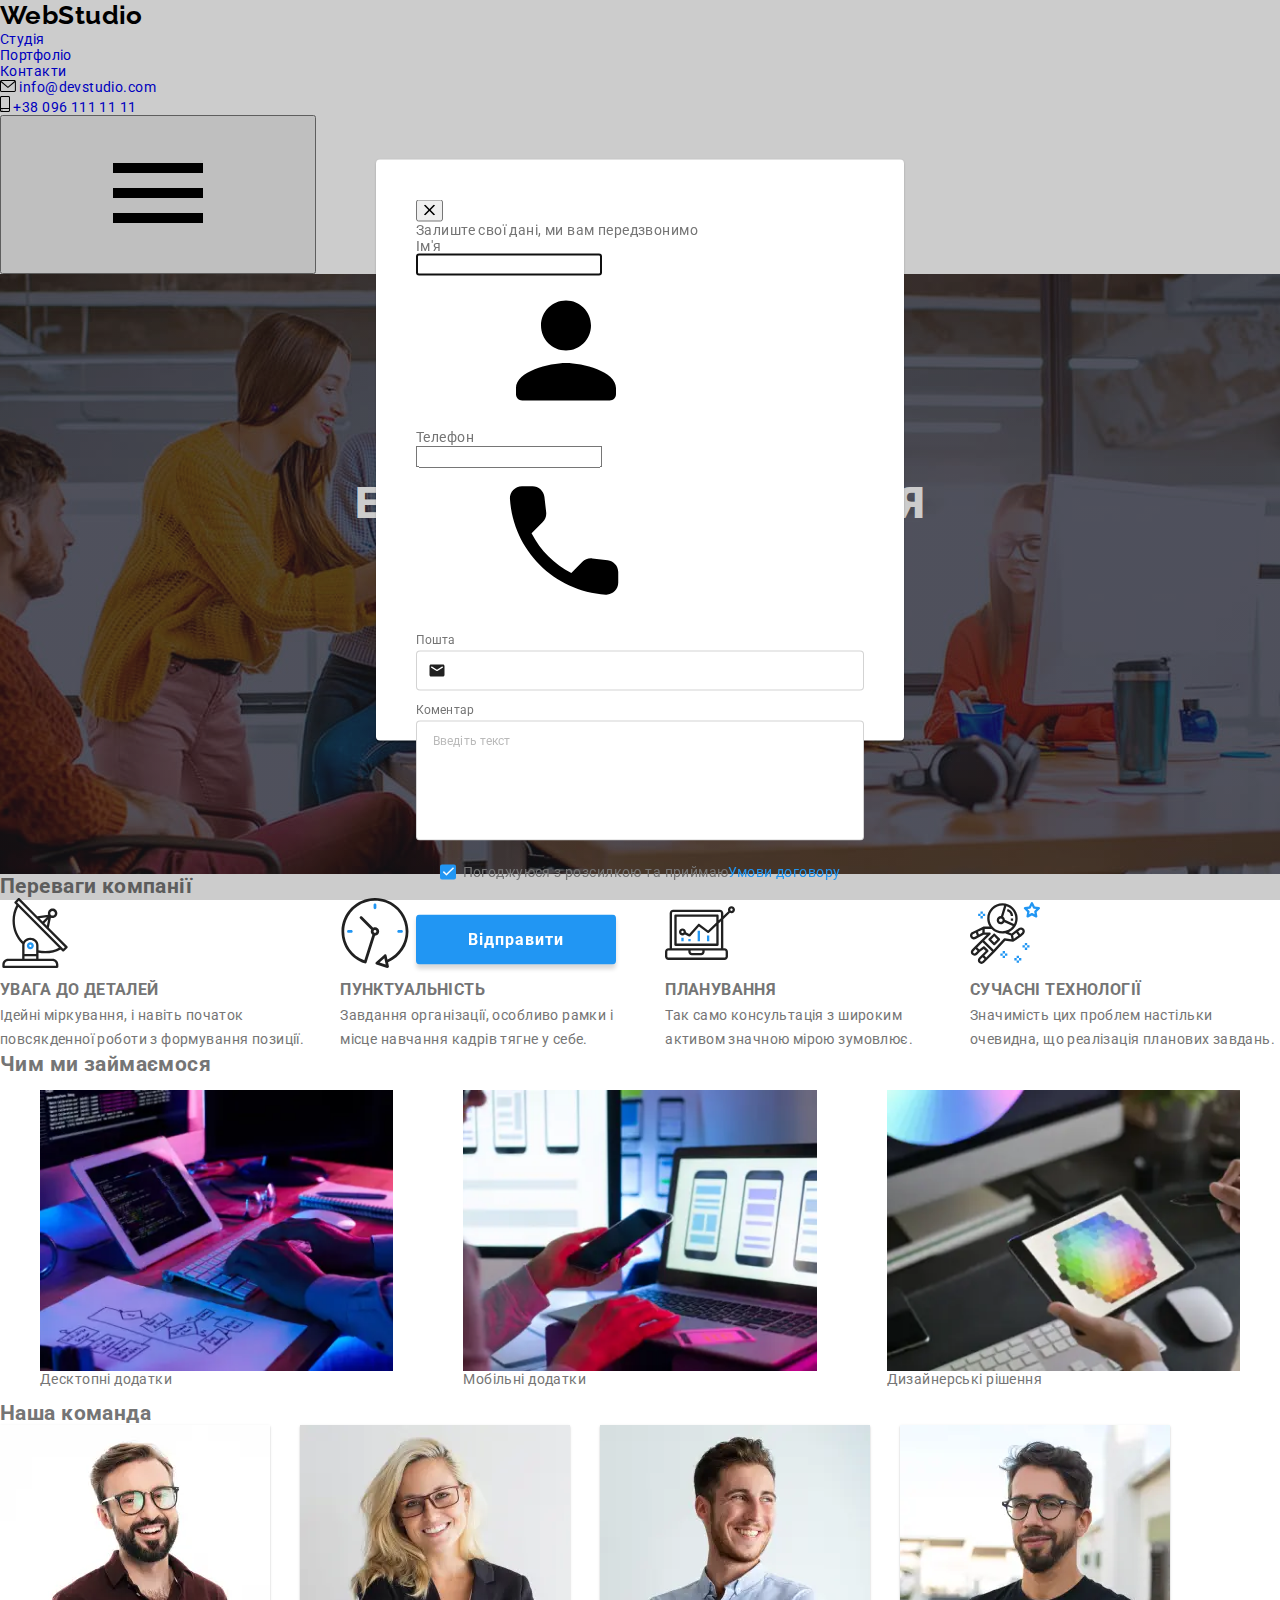
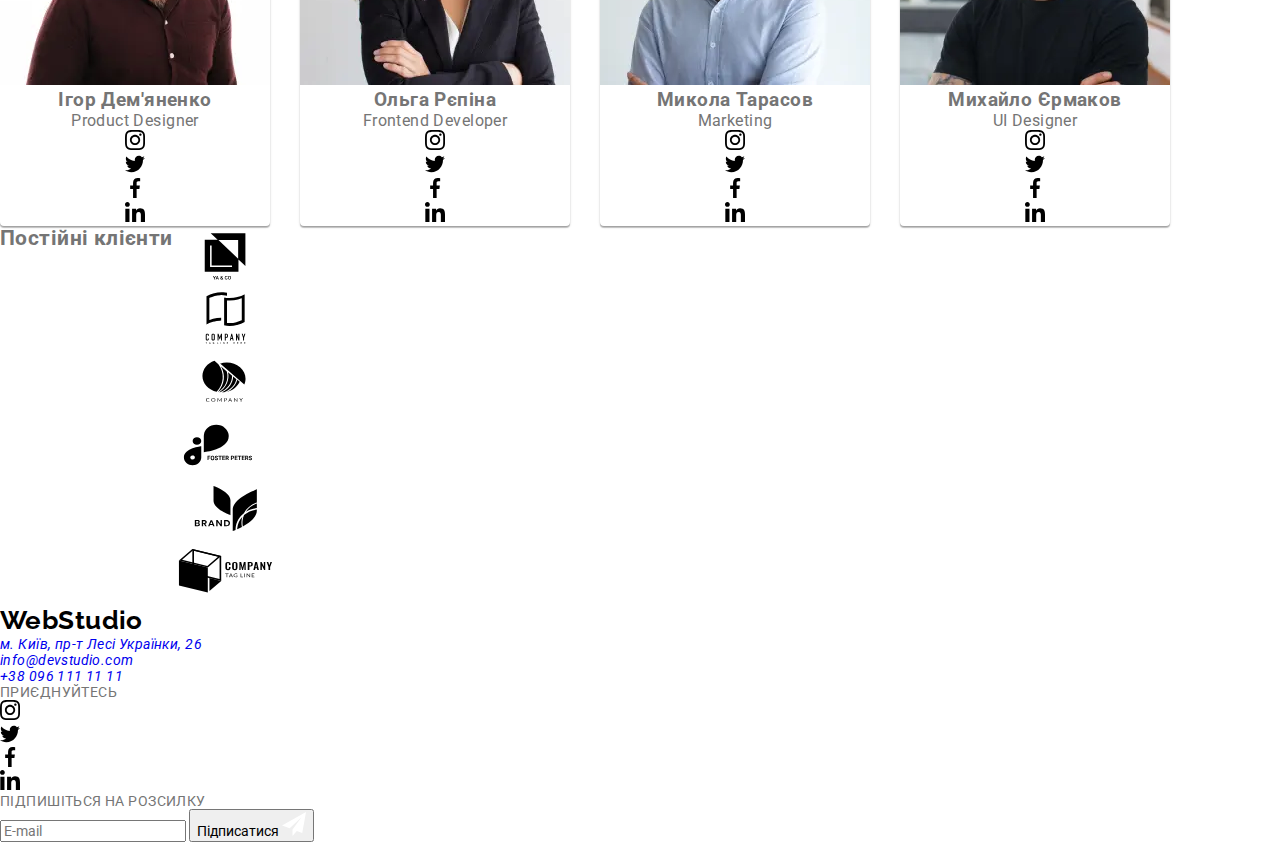
==== commit 445ee84e: "changed html" ====
--- a/index.html
+++ b/index.html
@@ -579,7 +579,7 @@
         <div class="feedback">
           <p class="feedback__title">Залиште свої дані, ми вам передзвонимо</p>
         <form class="feedback__form js-speaker-form" data-modal autocomplete="off">
-          
+
           <label class="feedback__field">
             <span class="feedback__label">Ім'я</span>
             <div class="feedback__wrap-input">
@@ -595,23 +595,22 @@
             </div>
           </label>
 
+           <label class="feedback__field">
+              <span class="feedback__label">Телефон</span>
+              <div class="feedback__wrap-input">
+                <input 
+                type="tel" 
+                name="tel"
+                 class="feedback__input" 
+                 placeholder=" " />
+                <svg class="feedback__input-icon">
+                  <use href="./img/icons.svg#icon-phone-form"></use>
+                </svg>
+              </div>
+            </label>
+
           
-
-          <div class="box-input">
-            <label class="box-input__label" for="phone">Телефон</label>
-            <div class="input-wrap">
-              <input
-                class="input-wrap__input"
-                name="phone"
-                type="tel"
-                id="phone"
-              />
-              <svg class="input-wrap__icon" width="18" height="18">
-                <use href="./img/icons.svg#icon-phone-form" />
-              </svg>
-            </div>
-          </div>
-
+            
           <div class="box-input">
             <label class="box-input__label" for="e-mail">Пошта</label>
             <div class="input-wrap">
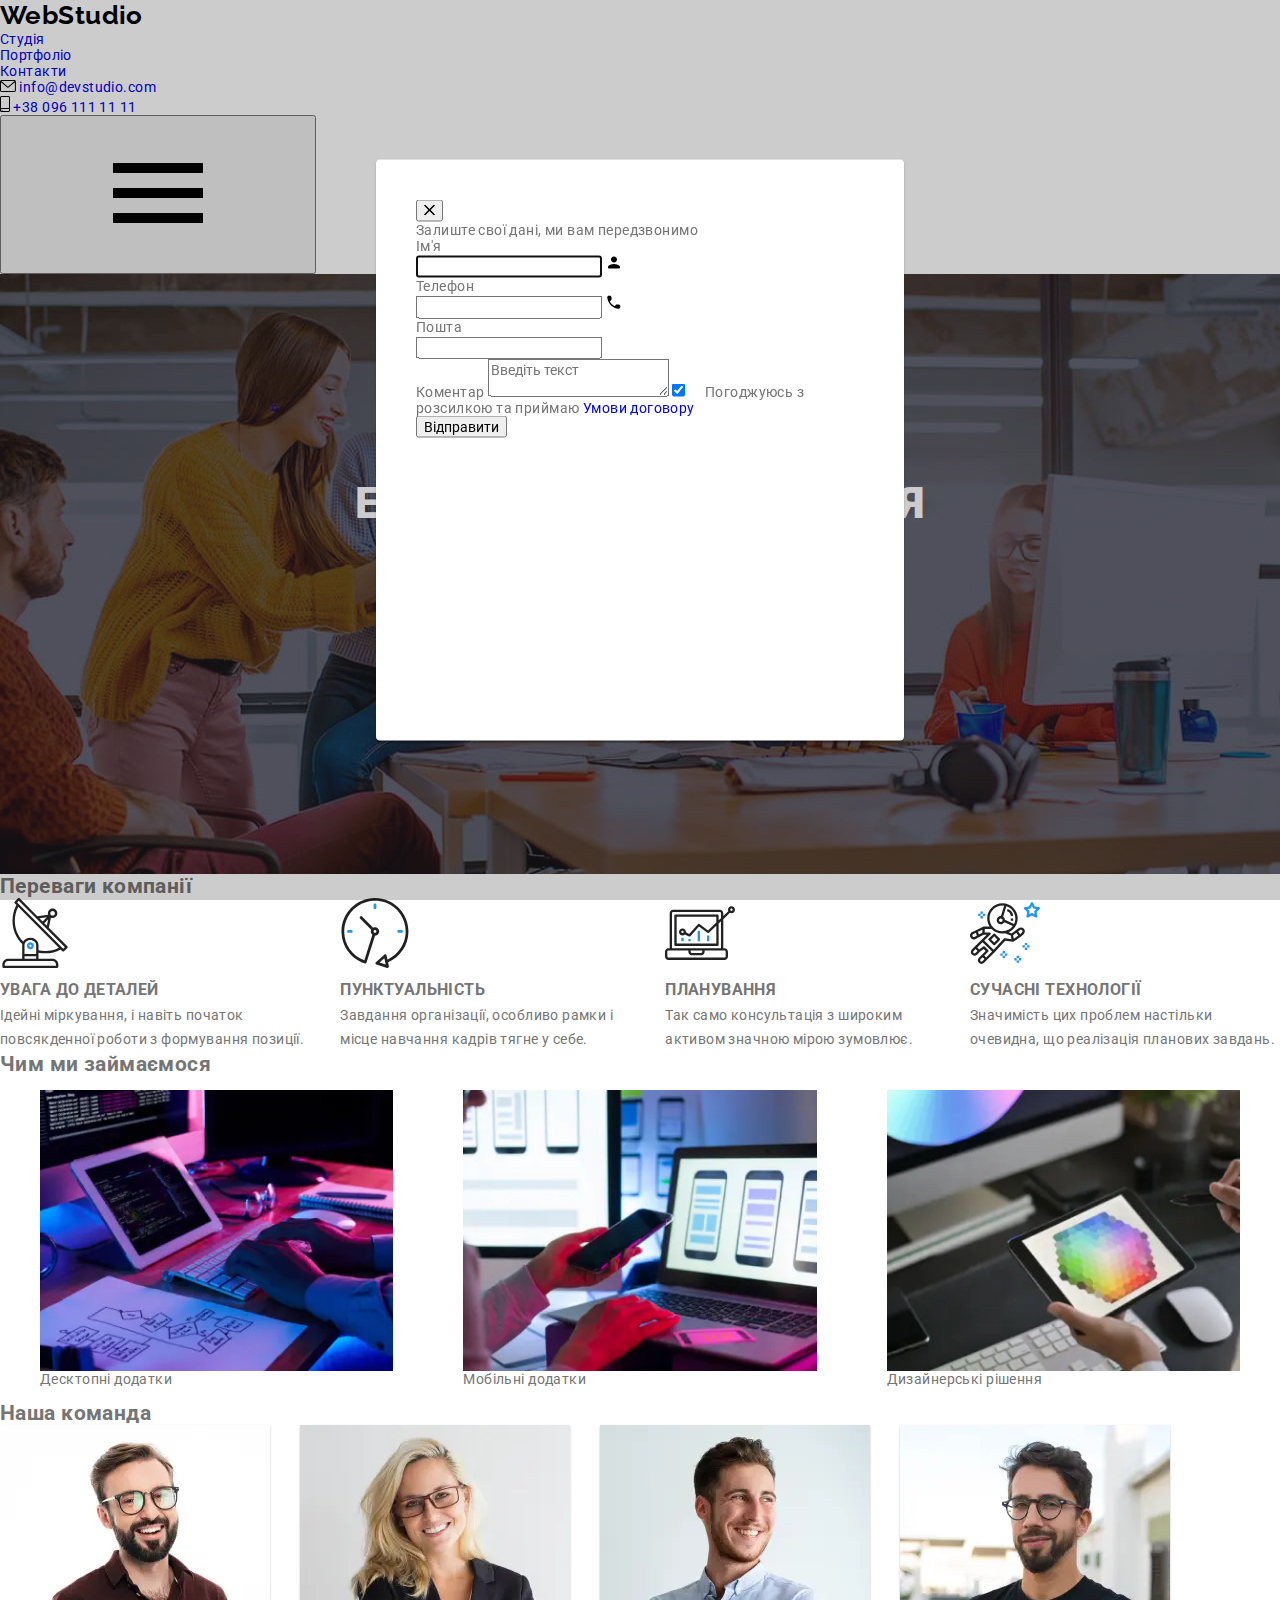
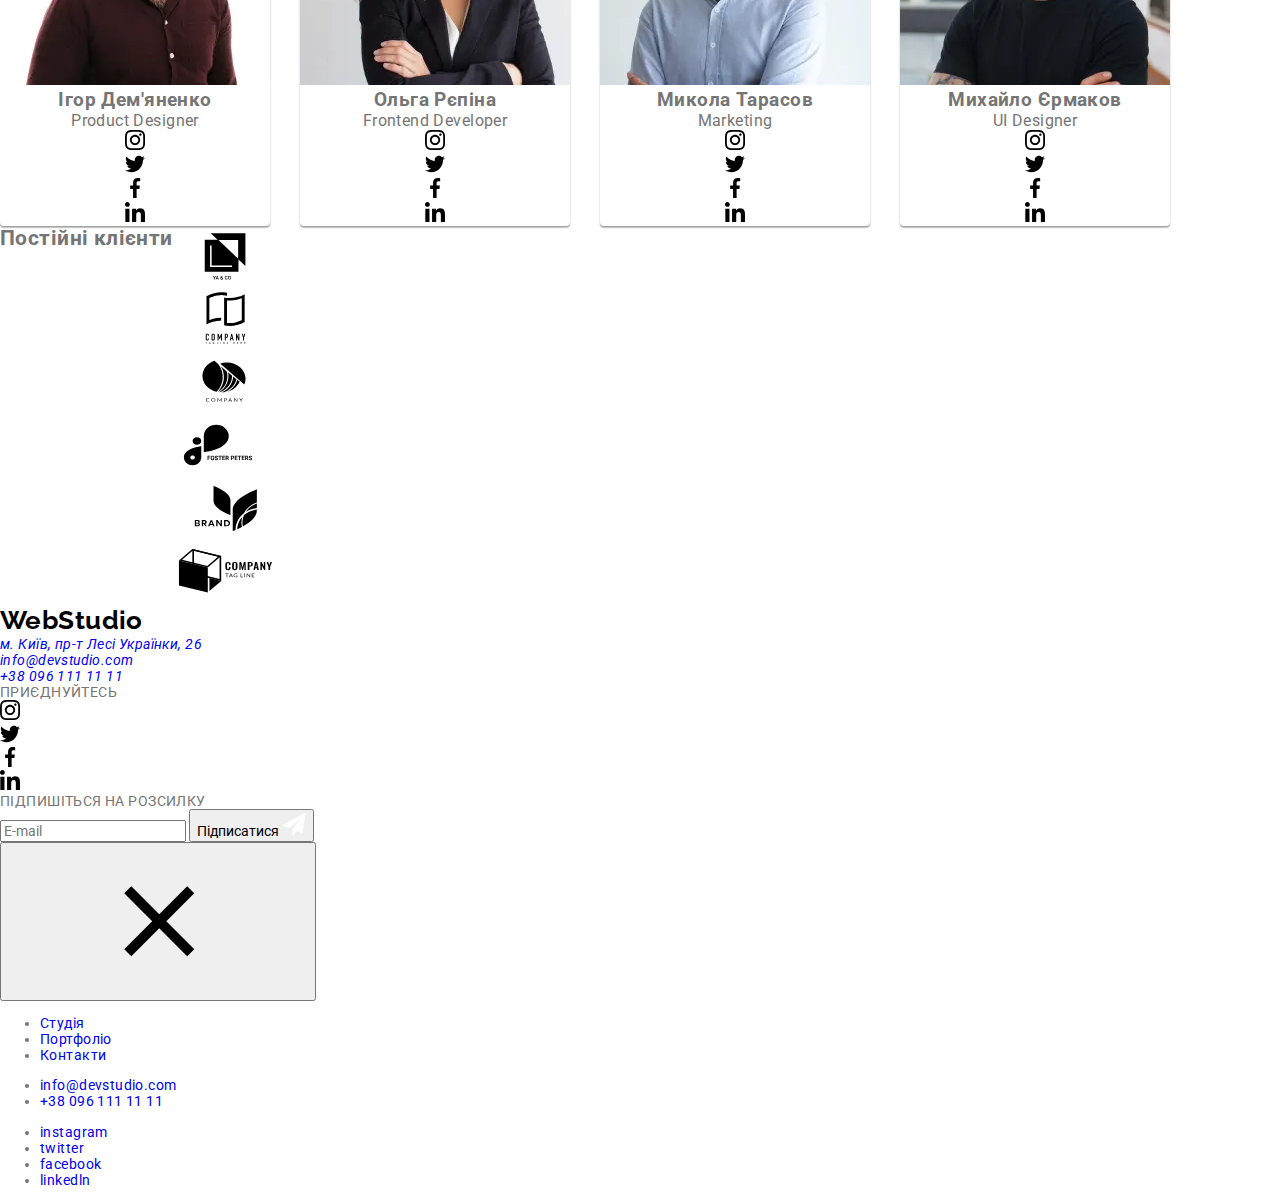
==== commit 815d7e53: "changed portfolio" ====
--- a/index.html
+++ b/index.html
@@ -9,10 +9,16 @@
       href="https://fonts.googleapis.com/css2?family=Raleway:wght@700&family=Roboto:wght@400;500;700;900&display=swap"
       rel="stylesheet"
     />
+    <link
+      href="https://cdnjs.cloudflare.com/ajax/libs/modern-normalize/1.1.0/modern-normalize.min.css"
+      rel="stylesheet"
+    />
     <link rel="stylesheet" href="./css/main.min.css" />
   </head>
   <body>
+
     <!--Шапка сайта-->
+
     <header class="page-header">
       <div class="main-nav">
         <nav class="site-nav">
@@ -589,7 +595,7 @@
               class="feedback__input" 
               placeholder=" " 
               autofocus />
-              <svg class="feedback__input-icon">
+              <svg class="feedback__input-icon" width="18" height="18">
                 <use href="./img/icons.svg#icon-person-form "></use>
               </svg>
             </div>
@@ -603,66 +609,112 @@
                 name="tel"
                  class="feedback__input" 
                  placeholder=" " />
-                <svg class="feedback__input-icon">
+                <svg class="feedback__input-icon" width="18" height="18">
                   <use href="./img/icons.svg#icon-phone-form"></use>
                 </svg>
               </div>
             </label>
-
-          
             
-          <div class="box-input">
-            <label class="box-input__label" for="e-mail">Пошта</label>
-            <div class="input-wrap">
-              <input
-                class="input-wrap__input"
-                name="e-mail"
-                type="email"
-                id="e-mail"
-              />
-              <svg class="input-wrap__icon" width="18" height="18">
-                <use href="./img/icons.svg#icon-email-form" />
-              </svg>
-            </div>
-          </div>
-
-          <div class="box-input">
-            <label class="box-input__label" for="comment">Коментар</label>
-            <textarea
-              class="box-input__textarea"
-              name="comment"
-              id="comment"
-              placeholder="Введіть текст"
-            ></textarea>
-          </div>
-
-          <div class="accept">
-            <label class="accept__label">
-              <input
-                class="accept__input"
-                type="checkbox"
-                name="accept"
-                checked
-              />
-              <span class="accept-checkbox">
-                <svg class="accept-heckbox__icon" width="13" height="10">
-                  <use href="./img/icons.svg#icon-checkbox" />
+            <label class="feedback__field">
+              <span class="feedback__label">Пошта</span>
+              <div class="feedback__wrap-input">
+                <input type="email"
+                        name="email" 
+                        class="feedback__input" 
+                        placeholder=" " />
+                <svg class="feedback__input-icon" width="18" height="18">
+                  <use href="./images/icons.svg#modal-mail"></use>
+                </svg>
+              </div>
+            </label>
+
+            <label class="feedback__field feedback__field--comment">
+              <span class="feedback__label">Коментар</span>
+              <textarea
+                name="comment"
+                class="feedback__comment"
+                placeholder="Введіть текст"
+              ></textarea>
+            </label>
+
+            <label class="feedback__field feedback__field--check">
+              <input type="checkbox" name="accept" class="feedback__checkbox" checked />
+              <span class="feedback__icon-checkbox">
+                <svg class="feedback__icon-check" width="13" height="10">
+                  <use href="./img/icons.svg#icon-checkbox"></use>
                 </svg>
               </span>
-              Погоджуюся з розсилкою та приймаю
-              <span>
-                <a class="accept__link" href="">Умови договору</a>
+              <span class="feedback__label feedback__label--check">
+                Погоджуюсь з розсилкою та приймаю
+                <a href="#" class="feedback__link">Умови договору</a>
               </span>
             </label>
-          </div>
-
-          <button class="form-field__button" type="submit">
-            Відправити
-          </button>
-        </form>
+            <div class="feedback__field feedback__field--submit">
+              <button type="submit" class="feedback__btn-submit">Відправити</button>
+            </div>
+          </form>
+        </div>
       </div>
     </div>
 
+    <!-- Мобільне меню -->
+
+    <div class="menu-container js-menu-container" id="mobile-menu">
+      <button type="button" class="menu-toggle js-close-menu">
+        <svg class="menu-toggle__icon" aria-label="Перемикач мобільного меню">
+          <use class="menu-toggle__close" href="./img/icons.svg#mob-close"></use>
+        </svg>
+      </button>
+
+      <div class="menu-container__wrap">
+        <ul class="mob-menu">
+          <li class="mob-menu__item">
+            <a href="./index.html" class="mob-menu__link mob-menu__link--current">Студія</a>
+          </li>
+          <li class="mob-menu__item">
+            <a href="./portfolio.html" class="mob-menu__link">Портфоліо</a>
+          </li>
+          <li class="mob-menu__item"><a href="#" class="mob-menu__link">Контакти</a></li>
+        </ul>
+
+        <ul class="mob-contact">
+          <li class="mob-contact__item">
+            <a href="mailto:info@devstudio.com" class="mob-contact__link">info@devstudio.com</a>
+          </li>
+          <li class="mob-contact__item">
+            <a href="tel:+380961111111" class="mob-contact__link">+38 096 111 11 11</a>
+          </li>
+        </ul>
+
+        <ul class="mob-socials">
+          <li class="mob-socials__item">
+            <a href="#" class="mob-socials__link">instagram</a>
+          </li>
+          <li class="mob-socials__item">
+            <a href="#" class="mob-socials__link">twitter</a>
+          </li>
+          <li class="mob-socials__item">
+            <a href="#" class="mob-socials__link">facebook</a>
+          </li>
+          <li class="mob-socials__item">
+            <a href="#" class="mob-socials__link">linkedln</a>
+          </li>
+        </ul>
+      </div>
+    </div>
+
     <script src="./js/modal.js"></script>
+    <script defer src="./js/mobile-menu.js"></script>
+    <script>
+      (() => {
+        document.querySelector('.js-speaker-form').addEventListener('submit', e => {
+          e.preventDefault();
+
+          new FormData(e.currentTarget).forEach((value, name) => console.log(`${name}: ${value}`));
+
+          e.currentTarget.reset();
+        });
+      })();
+    </script>
   </body>
 </html>
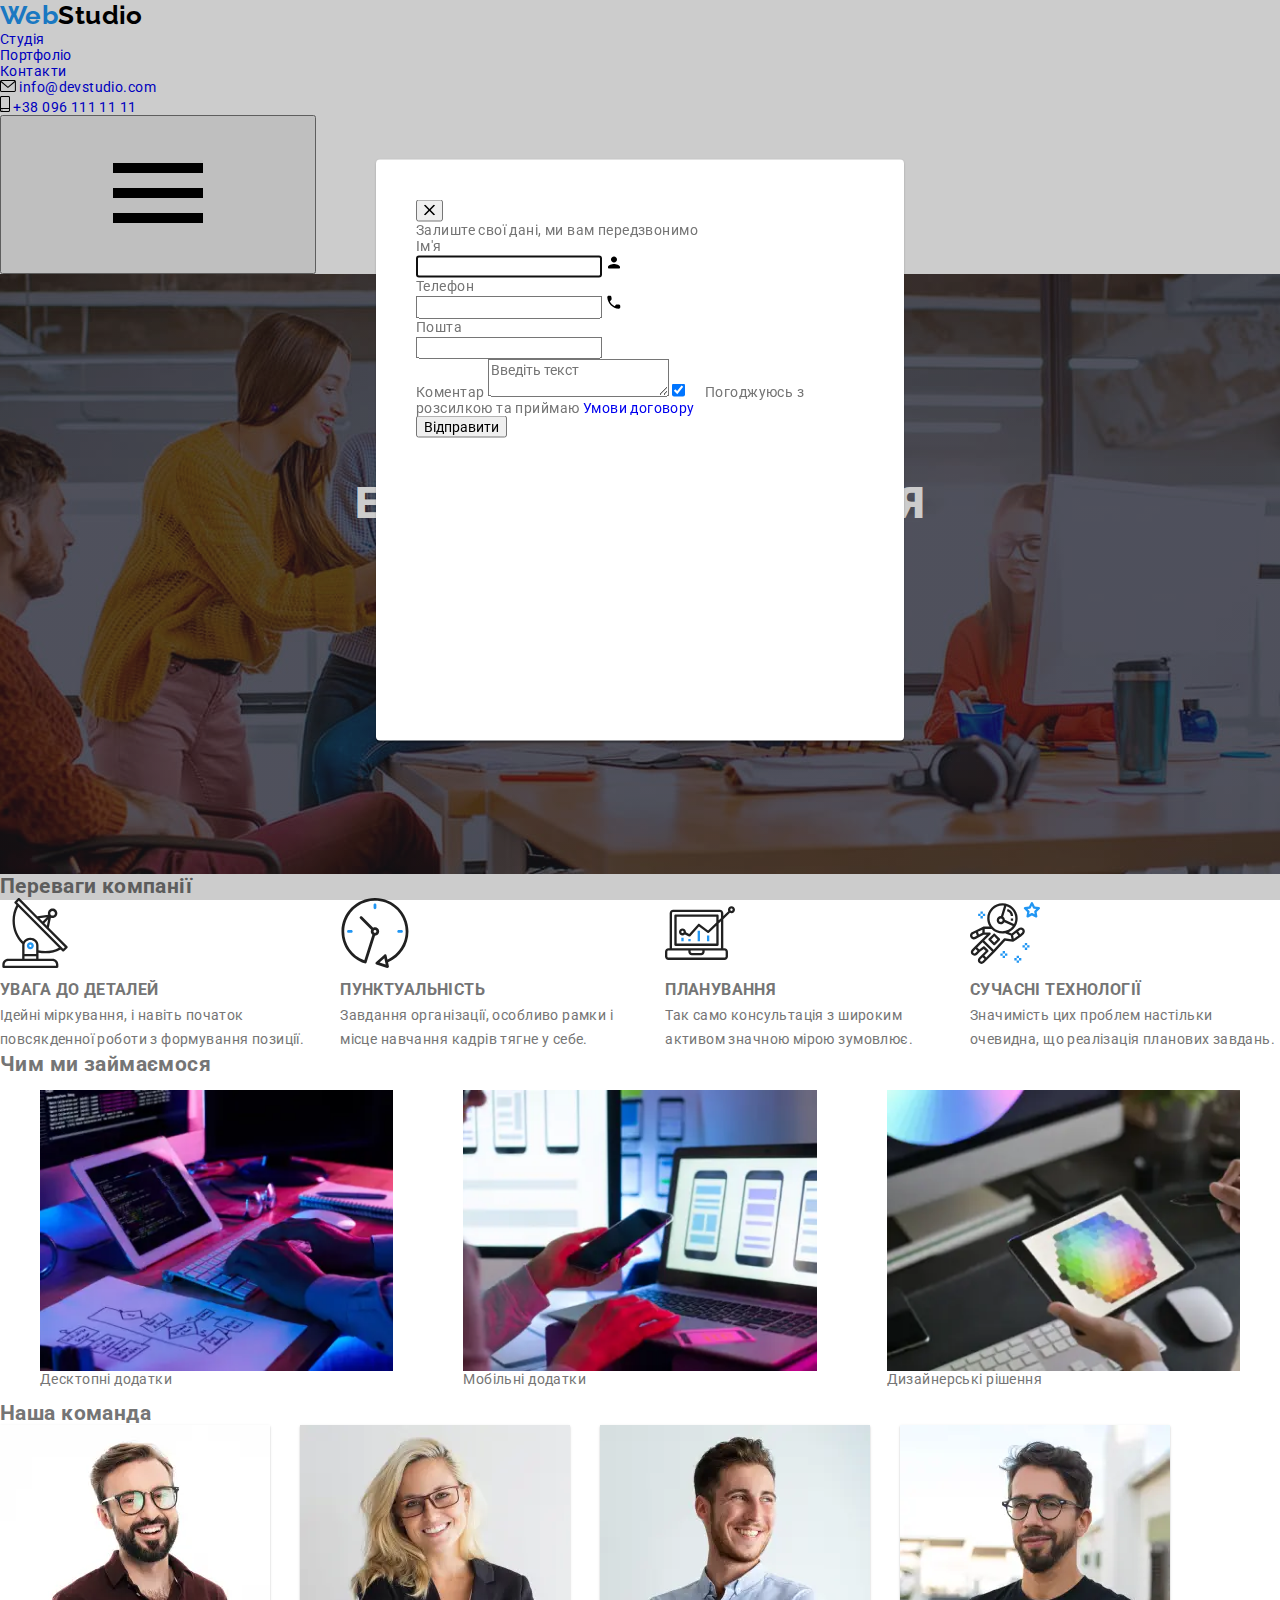
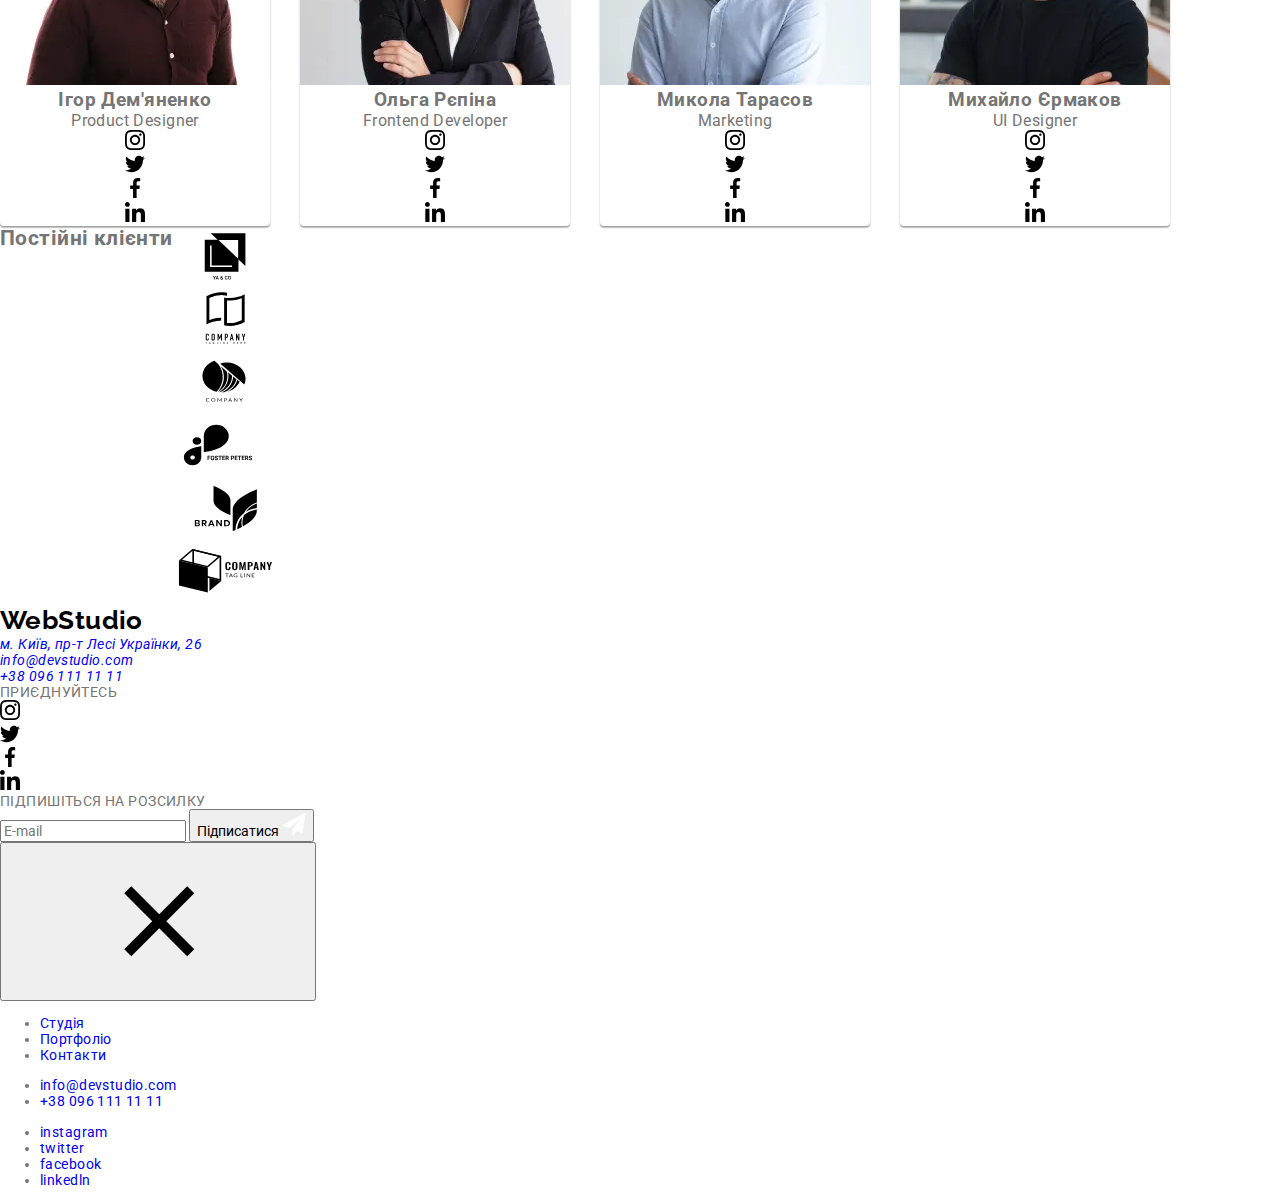
==== commit 2fde5ec3: "changed sass" ====
--- a/index.html
+++ b/index.html
@@ -23,7 +23,7 @@
       <div class="main-nav">
         <nav class="site-nav">
           <a href="./index.html" class="logo">
-            <span class="logo--black">Web</span>Studio</a
+            <span class="logo--accent">Web</span>Studio</a
           >
           <ul class="menu list">
             <li class="menu__item">
